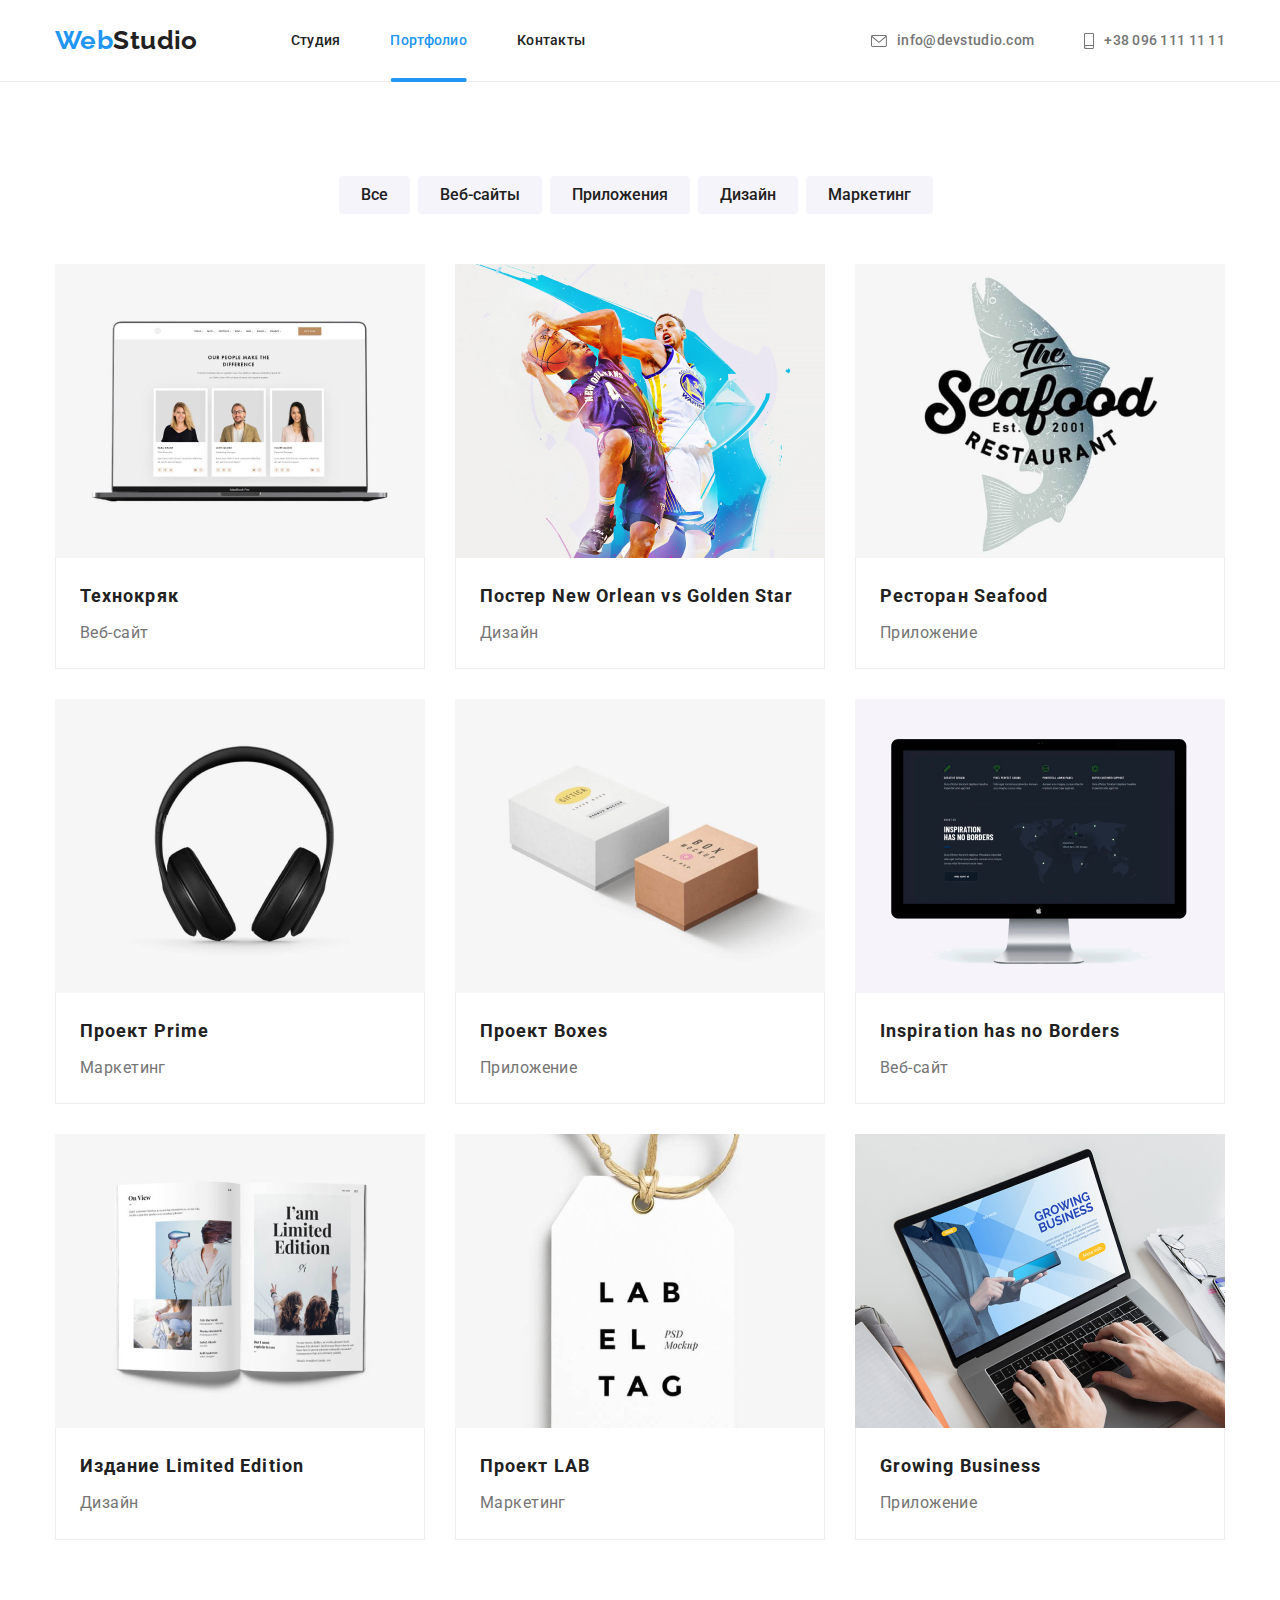
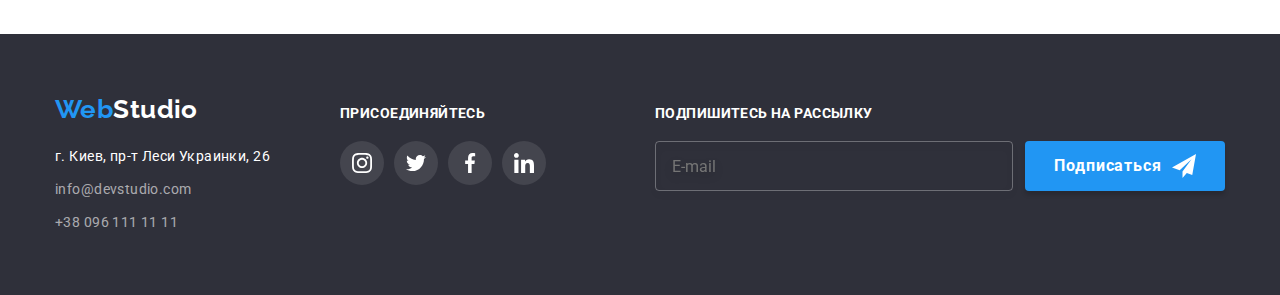
==== portfolio.html @ db9b7020 "copy from previous" ====
<!DOCTYPE html>
<html lang="ru">
  <head>
    <meta charset="UTF-8" />
    <meta http-equiv="X-UA-Compatible" content="IE=edge" />
    <meta name="viewport" content="width=device-width, initial-scale=1.0" />
    <title>Portfolio page</title>
    <link rel="stylesheet" href="https://cdnjs.cloudflare.com/ajax/libs/modern-normalize/1.1.0/modern-normalize.min.css" />
    <link href="https://fonts.googleapis.com/css2?family=Raleway:wght@700&family=Roboto:wght@400;500;700;900&display=swap" rel="stylesheet" />
    <link rel="stylesheet" href="./css/styles.css" />
  </head>

  <body>
    <!--Header-->
    <header class="top-line">
      <div class="conteiner flex-conteiner">
        <!--Navifation panel-->
        <nav class="nav">
          <!--Logo-->
          <a lang="en" href="" class="nav-logo"><span class="first-logo-part">Web</span><span class="second-black-part">Studio</span></a>
          <!--Links-->
          <ul class="nav-list">
            <li class="nav-item">
              <a href="./index.html" class="nav-link">Студия</a>
            </li>
            <li class="nav-item">
              <a href="./portfolio.html" class="nav-link nav-active">Портфолио</a>
            </li>
            <li class="nav-item"><a href="" class="nav-link">Контакты</a></li>
          </ul>
        </nav>
        <!--Contacts-->
        <ul class="contacts flex-conteiner">
          <li class="contact-item">
            <a href="mailto:info@devstudio.com" class="contact">
              <svg width="16" height="12" class="mail-icon">
                <use href="./images/icons.svg#envelope"></use>
              </svg>
              info@devstudio.com</a
            >
          </li>
          <li class="contact-item">
            <a href="tel:+380961111111" class="contact">
              <svg class="tel-icon">
                <use href="./images/icons.svg#smartphone"></use></svg
              >+38 096 111 11 11</a
            >
          </li>
        </ul>
      </div>
    </header>
    <main>
      <section class="section">
        <div class="conteiner">
          <h1 class="visually-hidden">Портфолио</h1>
          <ul class="filter-list">
            <li><button class="filter" type="button">Все</button></li>
            <li><button class="filter" type="button">Веб-сайты</button></li>
            <li><button class="filter" type="button">Приложения</button></li>
            <li><button class="filter" type="button">Дизайн</button></li>
            <li><button class="filter" type="button">Маркетинг</button></li>
          </ul>
          <ul class="project-list">
            <li class="project-item">
              <a class="project-link" href="">
                <div class="img-thumb">
                  <p class="project-info">
                    Ресурс предлагает комплексные предложения с разным уровнем функционала и сервисов. Все это позволит посетителю получить исчерпывающие сведения о компании или частном лице.
                  </p>
                  <img src="images/page2-img-1.jpg" alt="Ноутбук с открытым сайтом Технокряк" width="370" />
                </div>

                <div class="project-description">
                  <h2 class="project-name">Технокряк</h2>
                  <p class="project-type">Веб-сайт</p>
                </div>
              </a>
            </li>
            <li class="project-item">
              <a class="project-link" href=""
                ><div class="img-thumb">
                  <p class="project-info">
                    Ресурс предлагает комплексные предложения с разным уровнем функционала и сервисов. Все это позволит посетителю получить исчерпывающие сведения о компании или частном лице.
                  </p>
                  <img class="project-image" src="images/page2-img-2.jpg" alt="Постер с двумя баскетболистами" width="370" />
                </div>

                <div class="project-description">
                  <h2 class="project-name">Постер <span lang="en">New Orlean vs Golden Star</span></h2>
                  <p class="project-type">Дизайн</p>
                </div>
              </a>
            </li>
            <li class="project-item">
              <a class="project-link" href="">
                <div class="img-thumb">
                  <p class="project-info">
                    Ресурс предлагает комплексные предложения с разным уровнем функционала и сервисов. Все это позволит посетителю получить исчерпывающие сведения о компании или частном лице.
                  </p>
                  <img class="project-image" src="images/page2-img-3.jpg" alt="Логотип ресторана с рыбой" width="370" />
                </div>

                <div class="project-description">
                  <h2 class="project-name">Ресторан <span lang="en">Seafood</span></h2>
                  <p class="project-type">Приложение</p>
                </div>
              </a>
            </li>
            <li class="project-item">
              <a class="project-link" href="">
                <div class="img-thumb">
                  <p class="project-info">
                    Ресурс предлагает комплексные предложения с разным уровнем функционала и сервисов. Все это позволит посетителю получить исчерпывающие сведения о компании или частном лице.
                  </p>
                  <img class="project-image" src="images/page2-img-4.jpg" alt="Черные накладные наушники" width="370" />
                </div>

                <div class="project-description">
                  <h2 class="project-name">Проект <span lang="en">Prime</span></h2>
                  <p class="project-type">Маркетинг</p>
                </div>
              </a>
            </li>
            <li class="project-item">
              <a class="project-link" href="">
                <div class="img-thumb">
                  <p class="project-info">
                    Ресурс предлагает комплексные предложения с разным уровнем функционала и сервисов. Все это позволит посетителю получить исчерпывающие сведения о компании или частном лице.
                  </p>
                  <img class="project-image" src="images/page2-img-5.jpg" alt="две разноцтветные прямоугольные коробки с надписями" width="370" />
                </div>

                <div class="project-description">
                  <h2 class="project-name">Проект <span lang="en">Boxes</span></h2>
                  <p class="project-type">Приложение</p>
                </div>
              </a>
            </li>
            <li class="project-item">
              <a class="project-link" href=""
                ><div class="img-thumb">
                  <p class="project-info">
                    Ресурс предлагает комплексные предложения с разным уровнем функционала и сервисов. Все это позволит посетителю получить исчерпывающие сведения о компании или частном лице.
                  </p>
                  <img class="project-image" src="images/page2-img-6.jpg" alt="Моноблок с открытм сайтом" width="370" />
                </div>

                <div class="project-description">
                  <h2 class="project-name" lang="en">Inspiration has no Borders</h2>
                  <p class="project-type">Веб-сайт</p>
                </div>
              </a>
            </li>
            <li class="project-item last-item">
              <a class="project-link" href="">
                <div class="img-thumb">
                  <p class="project-info">
                    Ресурс предлагает комплексные предложения с разным уровнем функционала и сервисов. Все это позволит посетителю получить исчерпывающие сведения о компании или частном лице.
                  </p>
                  <img class="project-image" src="images/page2-img-7.jpg" alt="Открытый журнал со статьей" width="370" />
                </div>

                <div class="project-description">
                  <h2 class="project-name">Издание <span lang="en">Limited Edition</span></h2>
                  <p class="project-type">Дизайн</p>
                </div>
              </a>
            </li>
            <li class="project-item last-item">
              <a class="project-link" href="">
                <div class="img-thumb">
                  <p class="project-info">
                    Ресурс предлагает комплексные предложения с разным уровнем функционала и сервисов. Все это позволит посетителю получить исчерпывающие сведения о компании или частном лице.
                  </p>
                  <img class="project-image" src="images/page2-img-8.jpg" alt="Бирка с буквами" width="370" />
                </div>

                <div class="project-description">
                  <h2 class="project-name">Проект <span lang="en">LAB</span></h2>
                  <p class="project-type">Маркетинг</p>
                </div>
              </a>
            </li>
            <li class="project-item last-item">
              <a class="project-link" href="">
                <div class="img-thumb">
                  <p class="project-info">
                    Ресурс предлагает комплексные предложения с разным уровнем функционала и сервисов. Все это позволит посетителю получить исчерпывающие сведения о компании или частном лице.
                  </p>
                  <img class="project-image" src="images/page2-img-9.jpg" alt="Открытый ноутбук" width="370" />
                </div>

                <div class="project-description">
                  <h2 class="project-name" lang="en">Growing Business</h2>
                  <p class="project-type">Приложение</p>
                </div>
              </a>
            </li>
          </ul>
        </div>
      </section>
    </main>
    <footer>
      <div class="conteiner flex-footer">
        <!--Logo-->
        <div class="contact-info">
          <a lang="en" href="" class="nav-logo-bottom"><span class="first-logo-part">Web</span><span class="second-white-part">Studio</span></a>
          <!--Contacts-->
          <address>
            <ul class="bottom-contacts">
              <li>
                <p class="address">г. Киев, пр-т Леси Украинки, 26</p>
              </li>
              <li>
                <a href="mailto:info@devstudio.com" class="bottom-contact bottom-mail">info@devstudio.com</a>
              </li>
              <li>
                <a href="tel:+380961111111" class="bottom-contact">+38 096 111 11 11</a>
              </li>
            </ul>
          </address>
        </div>
        <div class="join-us">
          <strong class="subscribe">присоединяйтесь</strong>
          <ul class="media-list">
            <li class="media-item">
              <a class="media-link infooter" href="https://www.instagram.com/" aria-label="сылка на инстаграм">
                <svg class="media-icon infooter"><use href="./images/icons.svg#instagram"></use></svg>
              </a>
            </li>
            <li class="media-item">
              <a class="media-link infooter" href="https://twitter.com/" aria-label="сылка на твитер">
                <svg class="media-icon infooter"><use href="./images/icons.svg#twitter"></use></svg
              ></a>
            </li>
            <li class="media-item">
              <a class="media-link infooter" href="https://www.facebook.com/" aria-label="сылка на фейсбук">
                <svg class="media-icon infooter"><use href="./images/icons.svg#facebook"></use></svg
              ></a>
            </li>
            <li class="media-item">
              <a class="media-link infooter" href="https://www.linkedin.com/" aria-label="сылка на линкедин">
                <svg class="media-icon infooter"><use href="./images/icons.svg#linkedin"></use></svg
              ></a>
            </li>
          </ul>
        </div>
        <div class="subscription">
          <form action="subscription_form">
            <strong class="subscribe">Подпишитесь на рассылку</strong>
            <div class="subscribtion-thumb">
              <label>
                <input type="email" name="email" placeholder="E-mail" />
              </label>
              <button type="submit" class="submit-button">
                Подписаться
                <svg width="24" height="24">
                  <use href="./images/icons.svg#icon-send"></use>
                </svg>
              </button>
            </div>
          </form>
        </div>
      </div>
    </footer>
  </body>
</html>
---- css/styles.css ----
:root {
  --primary-text-color: #757575;
  --secondary-text-color: #212121;
  --third-text-color: #ffffff;
  --trasparent-text-color: rgba(255, 255, 255, 0.6);
  --active-text-color: #2196f3;
  --primary-bg-color: #ffffff;
  --secondary-bg-color: #2f303a;
  --third-bg-color: #f5f4fa;
  --primary-border-color: #eeeeee;
  --secondary-border-color: #ececec;
  --media-icon-color: #afb1b8;
  --button-hover-color: #188ce8;
  --transparent-bg-color: rgba(47, 48, 58, 0.8);
  --modal-backload-bg: rgba(0, 0, 0, 0.2);
  --active-bg-color: rgba(33, 150, 243, 0.9);
  --timing-function: cubic-bezier(0.4, 0, 0.2, 1);
  --animation-time: 250ms;
}
body {
  font-family: "Roboto", sans-serif;
  background-color: var(--primary-bg-color);
  color: var(--primary-text-color);
  font-size: 14px;
  letter-spacing: 0.03em;
}
h1,
h2,
h3,
h4,
h5,
h6 {
  margin-top: 0;
}
p {
  margin-top: 0;
}
a {
  display: inline-block;
}
ul {
  list-style-type: none;
  margin: 0;
  padding: 0;
}
img {
  display: block;
  min-width: 100%;
  height: auto;
}
.visually-hidden {
  position: absolute;
  width: 1px;
  height: 1px;
  margin: -1px;
  border: 0;
  padding: 0;

  white-space: nowrap;
  clip-path: inset(100%);
  clip: rect(0 0 0 0);
  overflow: hidden;
}
.conteiner {
  width: 1200px;
  padding-left: 15px;
  padding-right: 15px;
  margin: 0 auto;
}
.flex-conteiner {
  display: flex;
  flex-direction: row;
  align-items: center;
}
.section {
  padding-top: 94px;
  padding-bottom: 94px;
}
/* Header */
/* Navigation panel */
.top-line {
  border-bottom: 1px solid var(--secondary-border-color);
}
.nav {
  display: flex;
  flex-direction: row;
  align-items: center;
}
.nav-logo {
  color: var(--secondary-text-color);
  text-decoration: none;
  font-family: "Raleway";
  font-weight: 700;
  font-size: 26px;
  line-height: 1.2;
  margin-right: 93px;
  padding: 25px 0;
}
.nav-list {
  height: auto;
  display: flex;
  flex-direction: row;
}
.first-logo-part {
  color: var(--active-text-color);
}
.second-black-part {
  color: var(--secondary-text-color);
}
.nav-item {
  position: relative;
  height: 100%;
}
.nav-link {
  font-weight: 500;
  line-height: 1.14;
  letter-spacing: 0.02em;
  color: var(--secondary-text-color);
  text-decoration: none;
  padding-top: auto;
  padding-bottom: auto;
  padding: 32px 0px;
  transition-property: color;
  transition-duration: var(--animation-time);
  transition-timing-function: var(--timing-function);
}

.nav-item:not(:last-child) {
  margin-right: 50px;
}
.nav-link:hover,
.nav-link:focus {
  color: var(--active-text-color);
}

.nav-link.nav-active {
  color: var(--active-text-color);
}
.nav-active::after {
  position: absolute;
  bottom: -1px;
  left: 50%;
  display: block;
  content: "";
  width: 100%;
  height: 4px;
  background-color: var(--active-text-color);
  border-radius: 2px;
  transform: translate(-50%);
}
/* Contacts */
.contacts {
  display: flex;
  flex-direction: row;
  align-items: center;
  margin-left: auto;
}

.mail-icon {
  fill: currentColor;
  display: inline-block;
  stroke-width: 0;
  stroke: currentColor;
  margin-right: 10px;
}
.tel-icon {
  fill: currentColor;
  width: 10px;
  height: 16px;
  display: inline-block;
  stroke-width: 0;
  stroke: currentColor;
  margin-right: 10px;
}
.contact-item:not(:last-child) {
  margin-right: 50px;
}
.contact {
  display: flex;
  align-items: center;
  text-decoration: none;
  color: var(--primary-text-color);
  font-weight: 500;
  line-height: 1.14;
  letter-spacing: 0.02em;
  padding: 25px 0;
  transition-property: color;
  transition-duration: var(--animation-time);
  transition-timing-function: var(--timing-function);
}
.contact:hover,
.contact:focus {
  color: var(--active-text-color);
}

/* Hero section */
.hero-thumb {
  background: var(--secondary-bg-color);
  padding: 200px 0px;
  background-image: linear-gradient(to left, rgba(47, 48, 58, 0.4), rgba(47, 48, 58, 0.4)), url(../images/hero-bg-img.jpg);
  background-size: cover;
  background-repeat: no-repeat;
  background-position: center;
  max-width: 1600px;
  margin-left: auto;
  margin-right: auto;
  height: 600px;
}
.hero-title {
  font-weight: 900;
  font-size: 44px;
  line-height: 1.36;
  text-align: center;
  letter-spacing: 0.06em;
  text-transform: uppercase;
  color: var(--third-text-color);
  margin-bottom: 30px;
}
.hero-button {
  font-weight: 700;
  font-size: 16px;
  line-height: 1.88;
  display: flex;
  align-items: center;
  text-align: center;
  letter-spacing: 0.06em;
  color: var(--third-text-color);
  background-color: var(--active-text-color);
  cursor: pointer;
  margin: 0 auto;
  padding: 10px 32px;
  border: transparent;
  border-radius: 4px;
  box-shadow: 0px 4px 4px rgba(0, 0, 0, 0.15);
  transition-property: background-color;
  transition-duration: var(--animation-time);
  transition-timing-function: var(--timing-function);
}
.hero-button:hover,
.hero-button:focus {
  background-color: var(--button-hover-color);
}
/* Modal window */
.backload {
  z-index: 1;
  position: fixed;
  top: 0;
  left: 0;
  width: 100%;
  height: 100%;
  background-color: var(--modal-backload-bg);
  opacity: 1;
  visibility: visible;
  pointer-events: all;
  transition: opacity var(--animation-time) var(--timing-function), visibility var(--animation-time) var(--timing-function), pointer-events var(--animation-time) var(--timing-function);
}
.backload.is-hidden {
  opacity: 0;
  visibility: hidden;
  pointer-events: none;
}
.modal {
  width: 528px;
  padding: 40px;
  position: absolute;
  top: 50%;
  left: 50%;
  transform: translate(-50%, -50%);
  background-color: var(--primary-bg-color);
  box-shadow: 0px 1px 3px rgba(0, 0, 0, 0.12), 0px 1px 1px rgba(0, 0, 0, 0.14), 0px 2px 1px rgba(0, 0, 0, 0.2);
  border-radius: 4px;
}
.close-button {
  position: absolute;
  top: 8px;
  right: 8px;
  width: 30px;
  height: 30px;
  border: 1px solid rgba(0, 0, 0, 0.1);
  box-sizing: border-box;
  background-color: inherit;
  border-radius: 50%;
}
.close-icon {
  fill: #000;
  transition: fill var(--animation-time) var(--timing-function);
}
.close-button:hover > .close-icon,
.close-button:focus > .close-icon {
  fill: var(--active-text-color);
}
.modal-form {
  display: flex;
  flex-direction: column;
  height: 100%;
}
.form-title {
  font-weight: 700;
  font-size: 20px;
  line-height: 1.15;
  text-align: center;
  color: var(--secondary-text-color);
  margin-bottom: 30px;
}
.input-area {
  position: relative;
  margin-bottom: 28px;
}

.input-field {
  display: block;
  width: 100%;
  height: 40px;
  border: 1px solid rgba(33, 33, 33, 0.2);
  border-radius: 4px;
  padding-left: 45px;
  transition: border-color var(--animation-time) var(--timing-function);
}
.input-field:focus {
  border-color: var(--active-text-color);
  outline: none;
}
.input-title {
  display: block;
  position: absolute;
  bottom: 100%;
  transform: translateY(-4px);
}
.input-icon {
  display: block;
  position: absolute;
  top: 50%;
  left: 15px;
  transform: translateY(-50%);
  fill: var(--secondary-text-color);
  transition: fill var(--animation-time) var(--timing-function);
}
.input-field:focus + .input-icon {
  fill: var(--active-text-color);
}
.comment-area {
  position: relative;
  margin-bottom: 20px;
}
.comment-field {
  width: 100%;
  padding: 12px 16px;
  height: 120px;
  border: 1px solid rgba(33, 33, 33, 0.2);
  border-radius: 4px;
  resize: none;
}
.comment-field:focus {
  border-color: var(--active-text-color);
  outline: none;
}
.conditions {
  position: relative;
  display: flex;
  align-items: center;
  justify-content: center;
  margin-bottom: 30px;
}
.check-box {
  position: absolute;
  width: 1px;
  height: 1px;
  margin: -1px;
  border: 0;
  padding: 0;

  white-space: nowrap;
  clip-path: inset(100%);
  clip: rect(0 0 0 0);
  overflow: hidden;
}
.checked-icon {
  position: absolute;
  top: 50%;
  left: 13px;
  transform: translateY(-50%);
  pointer-events: none;
  fill: var(--active-text-color);
}
.check-box:not(:checked) + .checked-icon {
  position: absolute;
  width: 1px;
  height: 1px;
  margin: -1px;
  border: 0;
  padding: 0;

  white-space: nowrap;
  clip-path: inset(100%);
  clip: rect(0 0 0 0);
  overflow: hidden;
}
.check-icon {
  position: absolute;
  top: 50%;
  left: 13px;
  transform: translateY(-50%);
  pointer-events: none;
  fill: var(--secondary-text-color);
}
.check-box:checked ~ .check-icon {
  position: absolute;
  width: 1px;
  height: 1px;
  margin: -1px;
  border: 0;
  padding: 0;

  white-space: nowrap;
  clip-path: inset(100%);
  clip: rect(0 0 0 0);
  overflow: hidden;
}
.conditions-check {
  width: 100%;
  padding-left: 36px;
}
.conditions-check a {
  font-style: normal;
  color: var(--active-text-color);
}
.submit-button {
  padding: 0;
  border: 0;
  align-self: center;
  height: 50px;
  width: 200px;
  font-weight: 700;
  font-size: 16px;
  line-height: 1.88;
  display: flex;
  align-items: center;
  justify-content: center;
  letter-spacing: 0.06em;
  color: var(--third-text-color);
  box-shadow: 0px 4px 4px rgba(0, 0, 0, 0.15);
  border-radius: 4px;
  background-color: var(--active-text-color);
  transition: background-color var(--animation-time) var(--timing-function);
}
.submit-button:hover,
.submit-button:focus {
  background-color: var(--button-hover-color);
}
/* Section "The main principles" */
.features {
  padding-top: 94px;
}
.hiden-title {
  display: none;
}
.feature-card {
  flex-basis: calc((100%-90px) / 4);
}
.feature-card:not(:last-child) {
  margin-right: 30px;
}
.future-icon-thumb {
  width: auto;
  height: 120px;
  background-color: var(--third-bg-color);
  border-radius: 4px;
  display: flex;
  align-items: center;
  justify-content: center;
  margin-bottom: 30px;
}
.future-icon {
  width: 70px;
  height: 70px;
}
.feature-title {
  font-size: 14px;
  font-weight: 700;
  line-height: 1.14;
  text-transform: uppercase;
  color: var(--secondary-text-color);
  margin-bottom: 10px;
}
.feature-description {
  line-height: 1.71;
  margin-bottom: 0;
}
/* Section "What we are doing */
.section-heading {
  font-weight: 700;
  font-size: 36px;
  line-height: 1.17;
  text-align: center;
  color: var(--secondary-text-color);
  margin-bottom: 50px;
}

.jobs-item:not(:last-child) {
  margin-right: 30px;
}
.job-thumb {
  position: relative;
}
.jobs-photo {
  display: block;
  max-width: 100%;
  height: auto;
  flex-basis: calc((100% - 90px) / 3);
}
.job-desc {
  position: absolute;
  left: 0;
  bottom: 0;
  width: 100%;
  height: 70px;
  display: flex;
  align-items: center;
  justify-content: center;
  background-color: var(--transparent-bg-color);

  font-weight: 700;
  line-height: 1.14;
  text-transform: uppercase;
  color: var(--third-text-color);
}
/* Section "Our team */
.team {
  background-color: var(--third-bg-color);
}
.team-member {
  background-color: var(--primary-bg-color);
  display: block;
  max-width: 100%;
  height: auto;
  flex-basis: calc((100% - 120px) / 4);
  box-shadow: 0px 1px 3px rgba(0, 0, 0, 0.12), 0px 1px 1px rgba(0, 0, 0, 0.14), 0px 2px 1px rgba(0, 0, 0, 0.2);
  border-radius: 0px 0px 4px 4px;
}
.team-member:not(:last-child) {
  margin-right: 30px;
}
.team-member .description {
  padding: 30px 0;
}
.team-member .name {
  font-weight: 500;
  font-size: 16px;
  line-height: 1.2;
  text-align: center;
  color: var(--secondary-text-color);
  margin-bottom: 10px;
}
.team-member .position {
  font-family: "Roboto";
  font-size: 16px;
  line-height: 1.2;
  text-align: center;
  margin-bottom: 16px;
}
.media-list {
  display: flex;
  align-items: center;
  justify-content: center;
}
.media-item:not(:last-child) {
  margin-right: 10px;
}
.media-link {
  display: flex;
  align-items: center;
  justify-content: center;
  width: 44px;
  height: 44px;
  border-radius: 50%;
  transition-property: background-color;
  transition-duration: var(--animation-time);
  transition-timing-function: var(--timing-function);
}
.media-link:hover,
.media-link:focus {
  background-color: var(--active-text-color);
}
.media-icon {
  height: 20px;
  width: 20px;
  fill: var(--media-icon-color);
  transition-property: fill;
  transition-duration: var(--animation-time);
  transition-timing-function: var(--timing-function);
}
.media-link:hover .media-icon,
.media-link:focus .media-icon {
  fill: var(--third-text-color);
}
/* Section clients */
.clients-list {
  display: flex;
}
.clients-item {
  flex-basis: calc((100%-150px) / 6);
}
.clients-item:not(:last-child) {
  margin-right: 30px;
}
.clients-link {
  display: flex;
  height: 92px;
  align-items: center;
  justify-content: center;
  border: 1px solid var(--media-icon-color);
  border-radius: 4px;

  transition-property: border-color;
  transition-duration: var(--animation-time);
  transition-timing-function: var(--timing-function);
}
.clients-link:hover,
.clients-link:focus {
  border-color: var(--active-text-color);
}
.clients-icon {
  fill: var(--media-icon-color);
  transition-property: fill;
  transition-duration: var(--animation-time);
  transition-timing-function: var(--timing-function);
}
.clients-link:hover .clients-icon,
.clients-link:focus .clients-icon {
  fill: var(--active-text-color);
}
.clients-icon.first {
  width: 41px;
}
.clients-icon.second {
  width: 40px;
}
.clients-icon.third {
  width: 43px;
}
.clients-icon.fourth {
  width: 84px;
}
.clients-icon.fifth {
  width: 62px;
}
.clients-icon.sixth {
  width: 94px;
}
/* Footer */
footer {
  background-color: var(--secondary-bg-color);
  padding-top: 60px;
  padding-bottom: 60px;
}
.conteiner.flex-footer {
  display: flex;
  align-items: baseline;
}
.contact-info {
  margin-right: 70px;
}
.nav-logo-bottom {
  color: var(--secondary-text-color);
  text-decoration: none;
  font-family: "Raleway";
  font-weight: 700;
  font-size: 26px;
  line-height: 1.2;
  margin-bottom: 20px;
}
.second-white-part {
  color: var(--third-text-color);
}
.bottom-contacts {
  font-style: normal;
  font-size: 14px;
  line-height: 1.71;
}
.bottom-contact {
  text-decoration: none;
  color: var(--trasparent-text-color);
  transition-property: color;
  transition-duration: var(--animation-time);
  transition-timing-function: var(--timing-function);
}
.bottom-contact:hover,
.bottom-contact:focus {
  color: var(--active-text-color);
}
.bottom-mail {
  margin-bottom: 9px;
}
.address {
  color: var(--third-text-color);
  margin-bottom: 9px;
}
.join-us {
  /* margin-right: 93px; */
}
.subscribe {
  display: block;
  font-weight: 700;
  line-height: 1.14;
  text-transform: uppercase;
  color: var(--third-text-color);
  margin-bottom: 20px;
}

.media-link.infooter {
  background-color: rgba(255, 255, 255, 0.1);
  transition-property: background-color;
  transition-duration: var(--animation-time);
  transition-timing-function: var(--timing-function);
}
.media-link.infooter:hover,
.media-link.infooter:focus {
  background-color: var(--active-text-color);
}
.media-icon.infooter {
  fill: var(--third-text-color);
}
.subscription {
  margin-left: auto;
}
.subscribtion-thumb {
  display: flex;
  justify-content: center;
  align-items: center;
  flex-direction: row;
}
.subscription input {
  height: 50px;
  width: 358px;
  padding-left: 16px;
  margin-right: 12px;
  border: 1px solid rgba(255, 255, 255, 0.3);
  filter: drop-shadow(0px 4px 4px rgba(0, 0, 0, 0.15));
  border-radius: 4px;
  background-color: transparent;
  font-size: 16px;
  line-height: 1.25;
  color: var(--trasparent-text-color);
}
.submit-button > svg {
  margin-left: 10px;
}

/* Portfolio page */

/* Filter buttons */
.filter-list {
  display: flex;
  flex-direction: row;
  align-items: center;
  justify-content: center;
  margin-bottom: 50px;
}
.filter {
  cursor: pointer;
  color: var(--secondary-text-color);
  background-color: var(--third-bg-color);
  border-radius: 4px;
  border-width: 0px;
  font-weight: 500;
  font-size: 16px;
  line-height: 1.63;
  text-align: center;
  padding: 6px 22px;
  margin-right: 8px;
  box-shadow: none;
  transition-property: color, background-color, box-shadow;
  transition-duration: var(--animation-time);
  transition-timing-function: var(--timing-function);
}
.filter:hover,
.filter:focus,
.filter:active {
  color: var(--third-text-color);
  background: var(--active-text-color);

  box-shadow: 0px 3px 1px rgba(0, 0, 0, 0.1), 0px 1px 2px rgba(0, 0, 0, 0.08), 0px 2px 2px rgba(0, 0, 0, 0.12);
}
/* Project list */
.project-list {
  display: flex;
  flex-direction: row;
  align-items: center;
  flex-wrap: wrap;
  margin-top: -30px;
  margin-left: -30px;
}
.project-item {
  flex-basis: calc((100% - 90px) / 3);
  margin-top: 30px;
  margin-left: 30px;
}
.project-item.last-item {
  margin-bottom: 0;
}
.project-link {
  display: block;
  text-decoration: none;
  box-shadow: none;
  transition-property: box-shadow;
  transition-duration: var(--animation-time);
  transition-timing-function: var(--timing-function);
}
.img-thumb {
  position: relative;
  overflow: hidden;
  /* width: auto;
  height: auto; */
}
.project-info {
  padding-left: 24px;
  padding-right: 24px;
  display: flex;
  align-items: center;
  justify-content: center;
  width: 100%;
  height: 100%;
  position: absolute;
  top: 0;
  left: 0;
  margin-bottom: 0;
  background-color: var(--active-bg-color);
  color: var(--third-text-color);
  font-size: 18px;
  line-height: 1.56;
  transform: translateY(100%);
  transition: transform var(--animation-time) var(--timing-function);
}
.project-link:hover .project-info {
  transform: translateY(0);
}
.project-link:hover,
.project-link:focus {
  box-shadow: 0px 1px 1px rgba(0, 0, 0, 0.12), 0px 4px 4px rgba(0, 0, 0, 0.06), 1px 4px 6px rgba(0, 0, 0, 0.16);
}
.project-description {
  border-left: 1px solid var(--primary-border-color);
  border-right: 1px solid var(--primary-border-color);
  border-bottom: 1px solid var(--primary-border-color);
  padding: 20px 24px;
}
.project-name {
  font-weight: 700;
  font-size: 18px;
  line-height: 2;
  letter-spacing: 0.06em;
  color: var(--secondary-text-color);
  margin-bottom: 4px;
}
.project-type {
  font-size: 16px;
  line-height: 1.88;
  color: var(--primary-text-color);
  margin-bottom: 0;
}
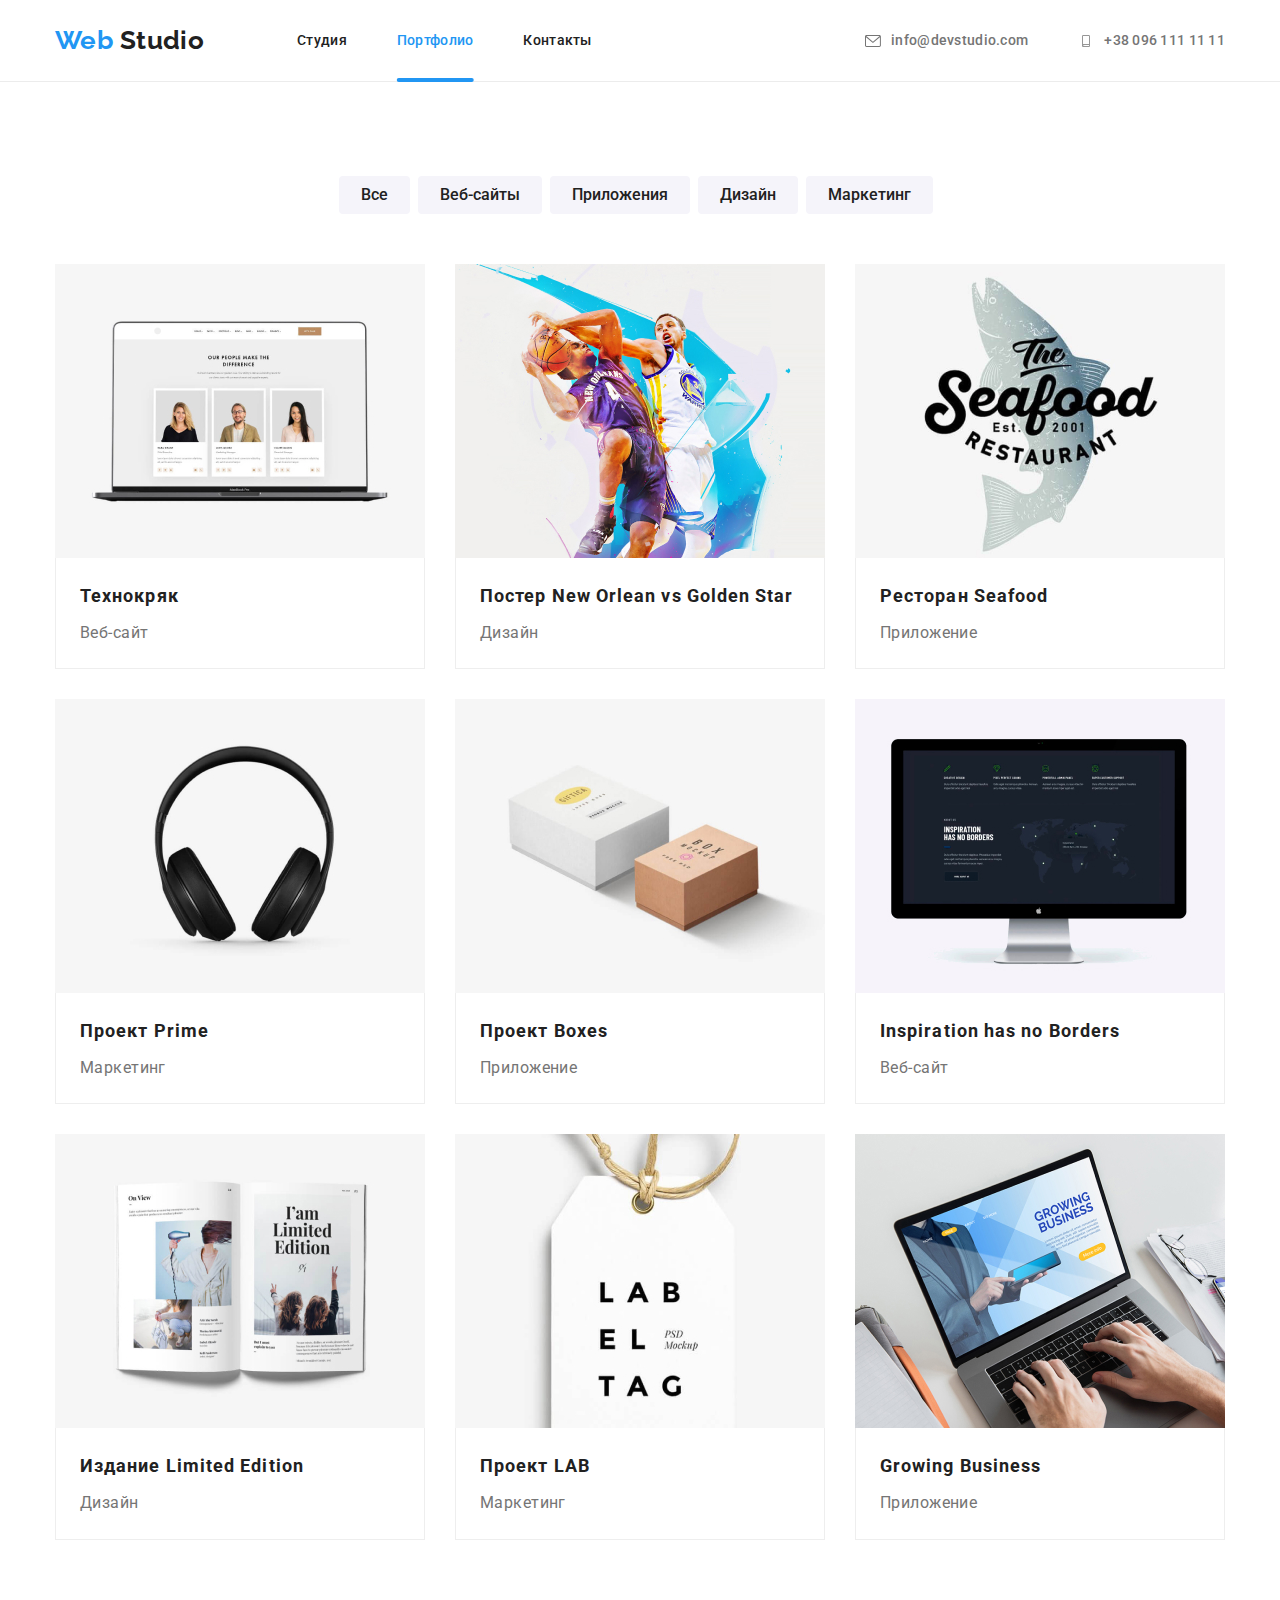
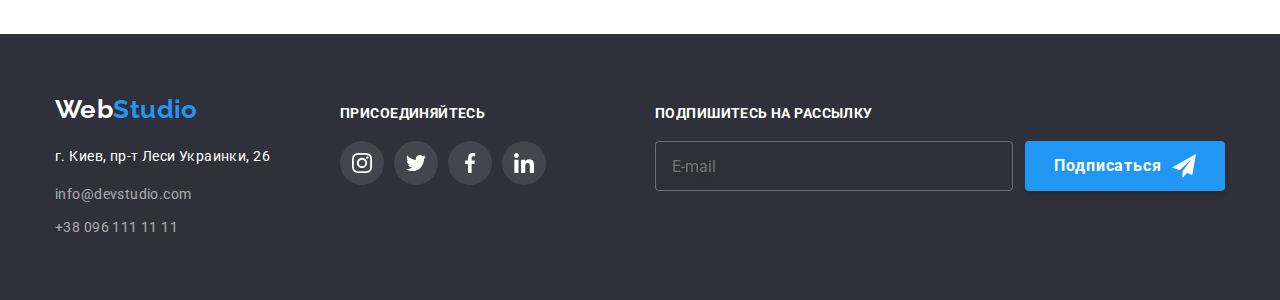
==== commit 1c960f92: "finish BEM clasification" ====
--- a/portfolio.html
+++ b/portfolio.html
@@ -12,187 +12,196 @@
 
   <body>
     <!--Header-->
-    <header class="top-line">
+    <header class="page-header">
       <div class="conteiner flex-conteiner">
         <!--Navifation panel-->
-        <nav class="nav">
+        <nav class="navigation-panel">
           <!--Logo-->
-          <a lang="en" href="" class="nav-logo"><span class="first-logo-part">Web</span><span class="second-black-part">Studio</span></a>
+          <a lang="en" href="" class="logo">
+            <span>Web</span>
+            <span class="logo__end">Studio</span>
+          </a>
           <!--Links-->
-          <ul class="nav-list">
-            <li class="nav-item">
-              <a href="./index.html" class="nav-link">Студия</a>
-            </li>
-            <li class="nav-item">
-              <a href="./portfolio.html" class="nav-link nav-active">Портфолио</a>
-            </li>
-            <li class="nav-item"><a href="" class="nav-link">Контакты</a></li>
+          <ul class="navigation-list">
+            <li class="navigation-list__item">
+              <a href="./index.html" class="navigation-list__link">Студия</a>
+            </li>
+            <li class="navigation-list__item">
+              <a href="./portfolio.html" class="navigation-list__link navigation-list__link--active">Портфолио</a>
+            </li>
+            <li class="navigation-list__item">
+              <a href="" class="navigation-list__link">Контакты</a>
+            </li>
           </ul>
         </nav>
         <!--Contacts-->
-        <ul class="contacts flex-conteiner">
-          <li class="contact-item">
-            <a href="mailto:info@devstudio.com" class="contact">
-              <svg width="16" height="12" class="mail-icon">
+        <ul class="contact-list">
+          <li class="contact-list__item">
+            <a href="mailto:info@devstudio.com" class="contact-list__link">
+              <svg width="16" height="12" class="contact-list__icon">
                 <use href="./images/icons.svg#envelope"></use>
               </svg>
-              info@devstudio.com</a
-            >
+              info@devstudio.com
+            </a>
           </li>
-          <li class="contact-item">
-            <a href="tel:+380961111111" class="contact">
-              <svg class="tel-icon">
-                <use href="./images/icons.svg#smartphone"></use></svg
-              >+38 096 111 11 11</a
-            >
+          <li class="contact-list__item">
+            <a href="tel:+380961111111" class="contact-list__link">
+              <svg width="16" height="12" class="contact-list__icon">
+                <use href="./images/icons.svg#smartphone"></use>
+              </svg>
+              +38 096 111 11 11
+            </a>
           </li>
         </ul>
       </div>
     </header>
+
+    <!-- Main content -->
+
     <main>
       <section class="section">
         <div class="conteiner">
           <h1 class="visually-hidden">Портфолио</h1>
           <ul class="filter-list">
-            <li><button class="filter" type="button">Все</button></li>
-            <li><button class="filter" type="button">Веб-сайты</button></li>
-            <li><button class="filter" type="button">Приложения</button></li>
-            <li><button class="filter" type="button">Дизайн</button></li>
-            <li><button class="filter" type="button">Маркетинг</button></li>
+            <li><button class="filter-list__button" type="button">Все</button></li>
+            <li><button class="filter-list__button" type="button">Веб-сайты</button></li>
+            <li><button class="filter-list__button" type="button">Приложения</button></li>
+            <li><button class="filter-list__button" type="button">Дизайн</button></li>
+            <li><button class="filter-list__button" type="button">Маркетинг</button></li>
           </ul>
           <ul class="project-list">
-            <li class="project-item">
-              <a class="project-link" href="">
-                <div class="img-thumb">
-                  <p class="project-info">
+            <li class="project-list__item">
+              <a class="project-card" href="">
+                <div class="project-card__img-box">
+                  <p class="project-card__details">
                     Ресурс предлагает комплексные предложения с разным уровнем функционала и сервисов. Все это позволит посетителю получить исчерпывающие сведения о компании или частном лице.
                   </p>
                   <img src="images/page2-img-1.jpg" alt="Ноутбук с открытым сайтом Технокряк" width="370" />
                 </div>
 
-                <div class="project-description">
-                  <h2 class="project-name">Технокряк</h2>
-                  <p class="project-type">Веб-сайт</p>
-                </div>
-              </a>
-            </li>
-            <li class="project-item">
-              <a class="project-link" href=""
-                ><div class="img-thumb">
-                  <p class="project-info">
+                <div class="project-card__description">
+                  <h2 class="project-card__name">Технокряк</h2>
+                  <p class="project-card__type">Веб-сайт</p>
+                </div>
+              </a>
+            </li>
+            <li class="project-list__item">
+              <a class="project-card" href=""
+                ><div class="project-card__img-box">
+                  <p class="project-card__details">
                     Ресурс предлагает комплексные предложения с разным уровнем функционала и сервисов. Все это позволит посетителю получить исчерпывающие сведения о компании или частном лице.
                   </p>
                   <img class="project-image" src="images/page2-img-2.jpg" alt="Постер с двумя баскетболистами" width="370" />
                 </div>
 
-                <div class="project-description">
-                  <h2 class="project-name">Постер <span lang="en">New Orlean vs Golden Star</span></h2>
-                  <p class="project-type">Дизайн</p>
-                </div>
-              </a>
-            </li>
-            <li class="project-item">
-              <a class="project-link" href="">
-                <div class="img-thumb">
-                  <p class="project-info">
+                <div class="project-card__description">
+                  <h2 class="project-card__name">Постер <span lang="en">New Orlean vs Golden Star</span></h2>
+                  <p class="project-card__type">Дизайн</p>
+                </div>
+              </a>
+            </li>
+            <li class="project-list__item">
+              <a class="project-card" href="">
+                <div class="project-card__img-box">
+                  <p class="project-card__details">
                     Ресурс предлагает комплексные предложения с разным уровнем функционала и сервисов. Все это позволит посетителю получить исчерпывающие сведения о компании или частном лице.
                   </p>
                   <img class="project-image" src="images/page2-img-3.jpg" alt="Логотип ресторана с рыбой" width="370" />
                 </div>
 
-                <div class="project-description">
-                  <h2 class="project-name">Ресторан <span lang="en">Seafood</span></h2>
-                  <p class="project-type">Приложение</p>
-                </div>
-              </a>
-            </li>
-            <li class="project-item">
-              <a class="project-link" href="">
-                <div class="img-thumb">
-                  <p class="project-info">
+                <div class="project-card__description">
+                  <h2 class="project-card__name">Ресторан <span lang="en">Seafood</span></h2>
+                  <p class="project-card__type">Приложение</p>
+                </div>
+              </a>
+            </li>
+            <li class="project-list__item">
+              <a class="project-card" href="">
+                <div class="project-card__img-box">
+                  <p class="project-card__details">
                     Ресурс предлагает комплексные предложения с разным уровнем функционала и сервисов. Все это позволит посетителю получить исчерпывающие сведения о компании или частном лице.
                   </p>
                   <img class="project-image" src="images/page2-img-4.jpg" alt="Черные накладные наушники" width="370" />
                 </div>
 
-                <div class="project-description">
-                  <h2 class="project-name">Проект <span lang="en">Prime</span></h2>
-                  <p class="project-type">Маркетинг</p>
-                </div>
-              </a>
-            </li>
-            <li class="project-item">
-              <a class="project-link" href="">
-                <div class="img-thumb">
-                  <p class="project-info">
+                <div class="project-card__description">
+                  <h2 class="project-card__name">Проект <span lang="en">Prime</span></h2>
+                  <p class="project-card__type">Маркетинг</p>
+                </div>
+              </a>
+            </li>
+            <li class="project-list__item">
+              <a class="project-card" href="">
+                <div class="project-card__img-box">
+                  <p class="project-card__details">
                     Ресурс предлагает комплексные предложения с разным уровнем функционала и сервисов. Все это позволит посетителю получить исчерпывающие сведения о компании или частном лице.
                   </p>
                   <img class="project-image" src="images/page2-img-5.jpg" alt="две разноцтветные прямоугольные коробки с надписями" width="370" />
                 </div>
 
-                <div class="project-description">
-                  <h2 class="project-name">Проект <span lang="en">Boxes</span></h2>
-                  <p class="project-type">Приложение</p>
-                </div>
-              </a>
-            </li>
-            <li class="project-item">
-              <a class="project-link" href=""
-                ><div class="img-thumb">
-                  <p class="project-info">
+                <div class="project-card__description">
+                  <h2 class="project-card__name">Проект <span lang="en">Boxes</span></h2>
+                  <p class="project-card__type">Приложение</p>
+                </div>
+              </a>
+            </li>
+            <li class="project-list__item">
+              <a class="project-card" href=""
+                ><div class="project-card__img-box">
+                  <p class="project-card__details">
                     Ресурс предлагает комплексные предложения с разным уровнем функционала и сервисов. Все это позволит посетителю получить исчерпывающие сведения о компании или частном лице.
                   </p>
                   <img class="project-image" src="images/page2-img-6.jpg" alt="Моноблок с открытм сайтом" width="370" />
                 </div>
 
-                <div class="project-description">
-                  <h2 class="project-name" lang="en">Inspiration has no Borders</h2>
-                  <p class="project-type">Веб-сайт</p>
-                </div>
-              </a>
-            </li>
-            <li class="project-item last-item">
-              <a class="project-link" href="">
-                <div class="img-thumb">
-                  <p class="project-info">
+                <div class="project-card__description">
+                  <h2 class="project-card__name" lang="en">Inspiration has no Borders</h2>
+                  <p class="project-card__type">Веб-сайт</p>
+                </div>
+              </a>
+            </li>
+            <li class="project-list__item">
+              <a class="project-card" href="">
+                <div class="project-card__img-box">
+                  <p class="project-card__details">
                     Ресурс предлагает комплексные предложения с разным уровнем функционала и сервисов. Все это позволит посетителю получить исчерпывающие сведения о компании или частном лице.
                   </p>
                   <img class="project-image" src="images/page2-img-7.jpg" alt="Открытый журнал со статьей" width="370" />
                 </div>
 
-                <div class="project-description">
-                  <h2 class="project-name">Издание <span lang="en">Limited Edition</span></h2>
-                  <p class="project-type">Дизайн</p>
-                </div>
-              </a>
-            </li>
-            <li class="project-item last-item">
-              <a class="project-link" href="">
-                <div class="img-thumb">
-                  <p class="project-info">
+                <div class="project-card__description">
+                  <h2 class="project-card__name">Издание <span lang="en">Limited Edition</span></h2>
+                  <p class="project-card__type">Дизайн</p>
+                </div>
+              </a>
+            </li>
+            <li class="project-list__item">
+              <a class="project-card" href="">
+                <div class="project-card__img-box">
+                  <p class="project-card__details">
                     Ресурс предлагает комплексные предложения с разным уровнем функционала и сервисов. Все это позволит посетителю получить исчерпывающие сведения о компании или частном лице.
                   </p>
                   <img class="project-image" src="images/page2-img-8.jpg" alt="Бирка с буквами" width="370" />
                 </div>
 
-                <div class="project-description">
-                  <h2 class="project-name">Проект <span lang="en">LAB</span></h2>
-                  <p class="project-type">Маркетинг</p>
-                </div>
-              </a>
-            </li>
-            <li class="project-item last-item">
-              <a class="project-link" href="">
-                <div class="img-thumb">
-                  <p class="project-info">
+                <div class="project-card__description">
+                  <h2 class="project-card__name">Проект <span lang="en">LAB</span></h2>
+                  <p class="project-card__type">Маркетинг</p>
+                </div>
+              </a>
+            </li>
+            <li class="project-list__item">
+              <a class="project-card" href="">
+                <div class="project-card__img-box">
+                  <p class="project-card__details">
                     Ресурс предлагает комплексные предложения с разным уровнем функционала и сервисов. Все это позволит посетителю получить исчерпывающие сведения о компании или частном лице.
                   </p>
                   <img class="project-image" src="images/page2-img-9.jpg" alt="Открытый ноутбук" width="370" />
                 </div>
 
-                <div class="project-description">
-                  <h2 class="project-name" lang="en">Growing Business</h2>
-                  <p class="project-type">Приложение</p>
+                <div class="project-card__description">
+                  <h2 class="project-card__name" lang="en">Growing Business</h2>
+                  <p class="project-card__type">Приложение</p>
                 </div>
               </a>
             </li>
@@ -200,61 +209,61 @@
         </div>
       </section>
     </main>
-    <footer>
-      <div class="conteiner flex-footer">
+    <footer class="page-footer">
+      <div class="conteiner page-footer__conteiner">
         <!--Logo-->
-        <div class="contact-info">
-          <a lang="en" href="" class="nav-logo-bottom"><span class="first-logo-part">Web</span><span class="second-white-part">Studio</span></a>
+        <div>
+          <a lang="en" href="" class="logo footer__logo"><span class="logo__end logo__end--white">Web</span><span class="second-white-part">Studio</span></a>
           <!--Contacts-->
           <address>
-            <ul class="bottom-contacts">
-              <li>
-                <p class="address">г. Киев, пр-т Леси Украинки, 26</p>
+            <ul class="footer-contacts">
+              <li class="footer-contacts__item">
+                <p class="footer-contacts__address">г. Киев, пр-т Леси Украинки, 26</p>
               </li>
-              <li>
-                <a href="mailto:info@devstudio.com" class="bottom-contact bottom-mail">info@devstudio.com</a>
+              <li class="footer-contacts__item">
+                <a href="mailto:info@devstudio.com" class="footer-contacts__link">info@devstudio.com</a>
               </li>
-              <li>
-                <a href="tel:+380961111111" class="bottom-contact">+38 096 111 11 11</a>
+              <li class="footer-contacts__item>">
+                <a href="tel:+380961111111" class="footer-contacts__link">+38 096 111 11 11</a>
               </li>
             </ul>
           </address>
         </div>
-        <div class="join-us">
-          <strong class="subscribe">присоединяйтесь</strong>
+        <div class="media-subscription">
+          <strong class="media-subscribtion__text">присоединяйтесь</strong>
           <ul class="media-list">
-            <li class="media-item">
-              <a class="media-link infooter" href="https://www.instagram.com/" aria-label="сылка на инстаграм">
-                <svg class="media-icon infooter"><use href="./images/icons.svg#instagram"></use></svg>
-              </a>
-            </li>
-            <li class="media-item">
-              <a class="media-link infooter" href="https://twitter.com/" aria-label="сылка на твитер">
-                <svg class="media-icon infooter"><use href="./images/icons.svg#twitter"></use></svg
+            <li class="media-list__item">
+              <a class="media-list__link media-list__link--dark" href="https://www.instagram.com/" aria-label="сылка на инстаграм">
+                <svg class="media-list__icon media-list__icon--white"><use href="./images/icons.svg#instagram"></use></svg>
+              </a>
+            </li>
+            <li class="media-list__item">
+              <a class="media-list__link media-list__link--dark" href="https://twitter.com/" aria-label="сылка на твитер">
+                <svg class="media-list__icon media-list__icon--white"><use href="./images/icons.svg#twitter"></use></svg
               ></a>
             </li>
-            <li class="media-item">
-              <a class="media-link infooter" href="https://www.facebook.com/" aria-label="сылка на фейсбук">
-                <svg class="media-icon infooter"><use href="./images/icons.svg#facebook"></use></svg
+            <li class="media-list__item">
+              <a class="media-list__link media-list__link--dark" href="https://www.facebook.com/" aria-label="сылка на фейсбук">
+                <svg class="media-list__icon media-list__icon--white"><use href="./images/icons.svg#facebook"></use></svg
               ></a>
             </li>
-            <li class="media-item">
-              <a class="media-link infooter" href="https://www.linkedin.com/" aria-label="сылка на линкедин">
-                <svg class="media-icon infooter"><use href="./images/icons.svg#linkedin"></use></svg
+            <li class="media-list__item">
+              <a class="media-list__link media-list__link--dark" href="https://www.linkedin.com/" aria-label="сылка на линкедин">
+                <svg class="media-list__icon media-list__icon--white"><use href="./images/icons.svg#linkedin"></use></svg
               ></a>
             </li>
           </ul>
         </div>
         <div class="subscription">
-          <form action="subscription_form">
-            <strong class="subscribe">Подпишитесь на рассылку</strong>
-            <div class="subscribtion-thumb">
+          <form class="subscription-form">
+            <strong class="subscription-form__text">Подпишитесь на рассылку</strong>
+            <div class="subscription-form__item">
               <label>
-                <input type="email" name="email" placeholder="E-mail" />
+                <input class="subscription-form__field" type="email" name="email" placeholder="E-mail" />
               </label>
               <button type="submit" class="submit-button">
                 Подписаться
-                <svg width="24" height="24">
+                <svg width="24" height="24" class="submit-button__icon">
                   <use href="./images/icons.svg#icon-send"></use>
                 </svg>
               </button>
--- a/css/styles.css
+++ b/css/styles.css
@@ -76,18 +76,20 @@
   padding-top: 94px;
   padding-bottom: 94px;
 }
+
 /* Header */
+
 /* Navigation panel */
-.top-line {
+
+.page-header {
   border-bottom: 1px solid var(--secondary-border-color);
 }
-.nav {
+.navigation-panel {
   display: flex;
   flex-direction: row;
   align-items: center;
 }
-.nav-logo {
-  color: var(--secondary-text-color);
+.logo {
   text-decoration: none;
   font-family: "Raleway";
   font-weight: 700;
@@ -95,23 +97,21 @@
   line-height: 1.2;
   margin-right: 93px;
   padding: 25px 0;
-}
-.nav-list {
+  color: var(--active-text-color);
+}
+.navigation-list {
   height: auto;
   display: flex;
   flex-direction: row;
 }
-.first-logo-part {
-  color: var(--active-text-color);
-}
-.second-black-part {
+.logo__end {
   color: var(--secondary-text-color);
 }
-.nav-item {
+.navigation-list__item {
   position: relative;
   height: 100%;
 }
-.nav-link {
+.navigation-list__link {
   font-weight: 500;
   line-height: 1.14;
   letter-spacing: 0.02em;
@@ -125,18 +125,18 @@
   transition-timing-function: var(--timing-function);
 }
 
-.nav-item:not(:last-child) {
+.navigation-list__item:not(:last-child) {
   margin-right: 50px;
 }
-.nav-link:hover,
-.nav-link:focus {
+.navigation-list__link:hover,
+.navigation-list__link:focus {
   color: var(--active-text-color);
 }
 
-.nav-link.nav-active {
+.navigation-list__link--active {
   color: var(--active-text-color);
 }
-.nav-active::after {
+.navigation-list__link--active::after {
   position: absolute;
   bottom: -1px;
   left: 50%;
@@ -148,34 +148,27 @@
   border-radius: 2px;
   transform: translate(-50%);
 }
+
 /* Contacts */
-.contacts {
+
+.contact-list {
   display: flex;
   flex-direction: row;
   align-items: center;
   margin-left: auto;
 }
 
-.mail-icon {
+.contact-list__icon {
   fill: currentColor;
   display: inline-block;
   stroke-width: 0;
   stroke: currentColor;
   margin-right: 10px;
 }
-.tel-icon {
-  fill: currentColor;
-  width: 10px;
-  height: 16px;
-  display: inline-block;
-  stroke-width: 0;
-  stroke: currentColor;
-  margin-right: 10px;
-}
-.contact-item:not(:last-child) {
+.contact-list__item:not(:last-child) {
   margin-right: 50px;
 }
-.contact {
+.contact-list__link {
   display: flex;
   align-items: center;
   text-decoration: none;
@@ -188,13 +181,14 @@
   transition-duration: var(--animation-time);
   transition-timing-function: var(--timing-function);
 }
-.contact:hover,
-.contact:focus {
+.contact-list__link:hover,
+.contact-list__link:focus {
   color: var(--active-text-color);
 }
 
 /* Hero section */
-.hero-thumb {
+
+.hero-section {
   background: var(--secondary-bg-color);
   padding: 200px 0px;
   background-image: linear-gradient(to left, rgba(47, 48, 58, 0.4), rgba(47, 48, 58, 0.4)), url(../images/hero-bg-img.jpg);
@@ -206,7 +200,8 @@
   margin-right: auto;
   height: 600px;
 }
-.hero-title {
+.hero-section__title {
+  width: 696px;
   font-weight: 900;
   font-size: 44px;
   line-height: 1.36;
@@ -215,8 +210,10 @@
   text-transform: uppercase;
   color: var(--third-text-color);
   margin-bottom: 30px;
-}
-.hero-button {
+  margin-right: auto;
+  margin-left: auto;
+}
+.order-button {
   font-weight: 700;
   font-size: 16px;
   line-height: 1.88;
@@ -236,11 +233,12 @@
   transition-duration: var(--animation-time);
   transition-timing-function: var(--timing-function);
 }
-.hero-button:hover,
-.hero-button:focus {
+.order-button:hover,
+.order-button:focus {
   background-color: var(--button-hover-color);
 }
 /* Modal window */
+
 .backload {
   z-index: 1;
   position: fixed;
@@ -259,7 +257,7 @@
   visibility: hidden;
   pointer-events: none;
 }
-.modal {
+.modal-window {
   width: 528px;
   padding: 40px;
   position: absolute;
@@ -281,20 +279,15 @@
   background-color: inherit;
   border-radius: 50%;
 }
-.close-icon {
+.close-button__icon {
   fill: #000;
   transition: fill var(--animation-time) var(--timing-function);
 }
-.close-button:hover > .close-icon,
-.close-button:focus > .close-icon {
+.close-button:hover > .close-button__icon,
+.close-button:focus > .close-button__icon {
   fill: var(--active-text-color);
 }
-.modal-form {
-  display: flex;
-  flex-direction: column;
-  height: 100%;
-}
-.form-title {
+.modal-window__message {
   font-weight: 700;
   font-size: 20px;
   line-height: 1.15;
@@ -302,12 +295,22 @@
   color: var(--secondary-text-color);
   margin-bottom: 30px;
 }
-.input-area {
+.request-form {
+  display: flex;
+  flex-direction: column;
+  height: 100%;
+}
+.input-item {
   position: relative;
   margin-bottom: 28px;
 }
-
-.input-field {
+.input-item__title {
+  display: block;
+  position: absolute;
+  bottom: 100%;
+  transform: translateY(-4px);
+}
+.input-item__field {
   display: block;
   width: 100%;
   height: 40px;
@@ -316,17 +319,12 @@
   padding-left: 45px;
   transition: border-color var(--animation-time) var(--timing-function);
 }
-.input-field:focus {
+.input-item__field:focus {
   border-color: var(--active-text-color);
   outline: none;
 }
-.input-title {
-  display: block;
-  position: absolute;
-  bottom: 100%;
-  transform: translateY(-4px);
-}
-.input-icon {
+
+.input-item__icon {
   display: block;
   position: absolute;
   top: 50%;
@@ -335,33 +333,26 @@
   fill: var(--secondary-text-color);
   transition: fill var(--animation-time) var(--timing-function);
 }
-.input-field:focus + .input-icon {
+.input-item__field:focus + .input-item__icon {
   fill: var(--active-text-color);
 }
-.comment-area {
-  position: relative;
+.input-item--closer {
   margin-bottom: 20px;
 }
-.comment-field {
-  width: 100%;
+.input-item__field--higher {
   padding: 12px 16px;
   height: 120px;
-  border: 1px solid rgba(33, 33, 33, 0.2);
-  border-radius: 4px;
   resize: none;
 }
-.comment-field:focus {
-  border-color: var(--active-text-color);
-  outline: none;
-}
-.conditions {
+
+.agreement {
   position: relative;
   display: flex;
   align-items: center;
   justify-content: center;
   margin-bottom: 30px;
 }
-.check-box {
+.agreement__check-icon {
   position: absolute;
   width: 1px;
   height: 1px;
@@ -374,7 +365,7 @@
   clip: rect(0 0 0 0);
   overflow: hidden;
 }
-.checked-icon {
+.agreement__checked-icon {
   position: absolute;
   top: 50%;
   left: 13px;
@@ -382,7 +373,7 @@
   pointer-events: none;
   fill: var(--active-text-color);
 }
-.check-box:not(:checked) + .checked-icon {
+.agreement__check-icon:not(:checked) + .agreement__checked-icon {
   position: absolute;
   width: 1px;
   height: 1px;
@@ -395,7 +386,7 @@
   clip: rect(0 0 0 0);
   overflow: hidden;
 }
-.check-icon {
+.agreement__nonchecked-icon {
   position: absolute;
   top: 50%;
   left: 13px;
@@ -403,7 +394,7 @@
   pointer-events: none;
   fill: var(--secondary-text-color);
 }
-.check-box:checked ~ .check-icon {
+.agreement__check-icon:checked ~ .agreement__nonchecked-icon {
   position: absolute;
   width: 1px;
   height: 1px;
@@ -416,11 +407,11 @@
   clip: rect(0 0 0 0);
   overflow: hidden;
 }
-.conditions-check {
+.agreement__text {
   width: 100%;
   padding-left: 36px;
 }
-.conditions-check a {
+.agreement__link {
   font-style: normal;
   color: var(--active-text-color);
 }
@@ -447,20 +438,21 @@
 .submit-button:focus {
   background-color: var(--button-hover-color);
 }
-/* Section "The main principles" */
+/* Section 2 Features */
+
 .features {
   padding-top: 94px;
 }
-.hiden-title {
-  display: none;
-}
-.feature-card {
+.feature-list {
+  display: flex;
+}
+.feature-list__card {
   flex-basis: calc((100%-90px) / 4);
 }
-.feature-card:not(:last-child) {
+.feature-list__card:not(:last-child) {
   margin-right: 30px;
 }
-.future-icon-thumb {
+.feature-list__pic {
   width: auto;
   height: 120px;
   background-color: var(--third-bg-color);
@@ -470,11 +462,7 @@
   justify-content: center;
   margin-bottom: 30px;
 }
-.future-icon {
-  width: 70px;
-  height: 70px;
-}
-.feature-title {
+.feature-list__title {
   font-size: 14px;
   font-weight: 700;
   line-height: 1.14;
@@ -482,11 +470,13 @@
   color: var(--secondary-text-color);
   margin-bottom: 10px;
 }
-.feature-description {
+.feature-list__description {
   line-height: 1.71;
   margin-bottom: 0;
 }
+
 /* Section "What we are doing */
+
 .section-heading {
   font-weight: 700;
   font-size: 36px;
@@ -495,20 +485,22 @@
   color: var(--secondary-text-color);
   margin-bottom: 50px;
 }
-
-.jobs-item:not(:last-child) {
+.work-examples {
+  display: flex;
+}
+.work-examples__card {
+  position: relative;
+}
+.work-examples__card:not(:last-child) {
   margin-right: 30px;
 }
-.job-thumb {
-  position: relative;
-}
-.jobs-photo {
+.work-examples__photo {
   display: block;
   max-width: 100%;
   height: auto;
   flex-basis: calc((100% - 90px) / 3);
 }
-.job-desc {
+.work-examples__text {
   position: absolute;
   left: 0;
   bottom: 0;
@@ -524,11 +516,16 @@
   text-transform: uppercase;
   color: var(--third-text-color);
 }
+
 /* Section "Our team */
-.team {
+
+.section--dark {
   background-color: var(--third-bg-color);
 }
-.team-member {
+.member-list {
+  display: flex;
+}
+.member-list__card {
   background-color: var(--primary-bg-color);
   display: block;
   max-width: 100%;
@@ -537,13 +534,13 @@
   box-shadow: 0px 1px 3px rgba(0, 0, 0, 0.12), 0px 1px 1px rgba(0, 0, 0, 0.14), 0px 2px 1px rgba(0, 0, 0, 0.2);
   border-radius: 0px 0px 4px 4px;
 }
-.team-member:not(:last-child) {
+.member-list__card:not(:last-child) {
   margin-right: 30px;
 }
-.team-member .description {
+.member-list__description {
   padding: 30px 0;
 }
-.team-member .name {
+.member-list__name {
   font-weight: 500;
   font-size: 16px;
   line-height: 1.2;
@@ -551,7 +548,7 @@
   color: var(--secondary-text-color);
   margin-bottom: 10px;
 }
-.team-member .position {
+.member-list__position {
   font-family: "Roboto";
   font-size: 16px;
   line-height: 1.2;
@@ -563,10 +560,10 @@
   align-items: center;
   justify-content: center;
 }
-.media-item:not(:last-child) {
+.media-list__item:not(:last-child) {
   margin-right: 10px;
 }
-.media-link {
+.media-list__link {
   display: flex;
   align-items: center;
   justify-content: center;
@@ -577,11 +574,11 @@
   transition-duration: var(--animation-time);
   transition-timing-function: var(--timing-function);
 }
-.media-link:hover,
-.media-link:focus {
+.media-list__link:hover,
+.media-list__link:focus {
   background-color: var(--active-text-color);
 }
-.media-icon {
+.media-list__icon {
   height: 20px;
   width: 20px;
   fill: var(--media-icon-color);
@@ -589,21 +586,23 @@
   transition-duration: var(--animation-time);
   transition-timing-function: var(--timing-function);
 }
-.media-link:hover .media-icon,
-.media-link:focus .media-icon {
+.media-list__link:hover .media-list__icon,
+.media-list__link:focus .media-list__icon {
   fill: var(--third-text-color);
 }
-/* Section clients */
+
+/* Customers section */
+
 .clients-list {
   display: flex;
 }
-.clients-item {
+.clients-list__item {
   flex-basis: calc((100%-150px) / 6);
 }
-.clients-item:not(:last-child) {
+.clients-list__item:not(:last-child) {
   margin-right: 30px;
 }
-.clients-link {
+.clients-list__link {
   display: flex;
   height: 92px;
   align-items: center;
@@ -615,90 +614,66 @@
   transition-duration: var(--animation-time);
   transition-timing-function: var(--timing-function);
 }
-.clients-link:hover,
-.clients-link:focus {
+.clients-list__link:hover,
+.clients-list__link:focus {
   border-color: var(--active-text-color);
 }
-.clients-icon {
+.clients-list__icon {
   fill: var(--media-icon-color);
   transition-property: fill;
   transition-duration: var(--animation-time);
   transition-timing-function: var(--timing-function);
 }
-.clients-link:hover .clients-icon,
-.clients-link:focus .clients-icon {
+.clients-list__link:hover .clients-list__icon,
+.clients-list__link:focus .clients-list__icon {
   fill: var(--active-text-color);
 }
-.clients-icon.first {
-  width: 41px;
-}
-.clients-icon.second {
-  width: 40px;
-}
-.clients-icon.third {
-  width: 43px;
-}
-.clients-icon.fourth {
-  width: 84px;
-}
-.clients-icon.fifth {
-  width: 62px;
-}
-.clients-icon.sixth {
-  width: 94px;
-}
+
 /* Footer */
-footer {
+
+.page-footer {
   background-color: var(--secondary-bg-color);
   padding-top: 60px;
   padding-bottom: 60px;
 }
-.conteiner.flex-footer {
+.page-footer__conteiner {
   display: flex;
   align-items: baseline;
-}
-.contact-info {
-  margin-right: 70px;
-}
-.nav-logo-bottom {
-  color: var(--secondary-text-color);
-  text-decoration: none;
-  font-family: "Raleway";
-  font-weight: 700;
-  font-size: 26px;
-  line-height: 1.2;
+  padding: ;
+}
+
+.footer__logo {
+  margin-right: 0;
+  padding: 0;
   margin-bottom: 20px;
 }
-.second-white-part {
-  color: var(--third-text-color);
-}
-.bottom-contacts {
+.logo__end--white {
+  color: var(--third-text-color);
+}
+.footer-contacts {
   font-style: normal;
   font-size: 14px;
   line-height: 1.71;
-}
-.bottom-contact {
+  margin-right: 70px;
+}
+.footer-contacts__link {
   text-decoration: none;
   color: var(--trasparent-text-color);
   transition-property: color;
   transition-duration: var(--animation-time);
   transition-timing-function: var(--timing-function);
 }
-.bottom-contact:hover,
-.bottom-contact:focus {
+.footer-contacts__link:hover,
+.footer-contacts__link:focus {
   color: var(--active-text-color);
 }
-.bottom-mail {
+.footer-contacts__item:not(:last-child) {
   margin-bottom: 9px;
 }
-.address {
-  color: var(--third-text-color);
-  margin-bottom: 9px;
-}
-.join-us {
-  /* margin-right: 93px; */
-}
-.subscribe {
+.footer-contacts__address {
+  color: var(--third-text-color);
+}
+.media-subscribtion__text {
   display: block;
   font-weight: 700;
   line-height: 1.14;
@@ -707,29 +682,37 @@
   margin-bottom: 20px;
 }
 
-.media-link.infooter {
+.media-list__link--dark {
   background-color: rgba(255, 255, 255, 0.1);
   transition-property: background-color;
   transition-duration: var(--animation-time);
   transition-timing-function: var(--timing-function);
 }
-.media-link.infooter:hover,
-.media-link.infooter:focus {
+.media-list__link--dark:hover,
+.media-list__link--dark:focus {
   background-color: var(--active-text-color);
 }
-.media-icon.infooter {
+.media-list__icon--white {
   fill: var(--third-text-color);
 }
 .subscription {
   margin-left: auto;
 }
-.subscribtion-thumb {
+.subscription-form__text {
+  display: block;
+  font-weight: 700;
+  line-height: 1.14;
+  text-transform: uppercase;
+  color: var(--third-text-color);
+  margin-bottom: 20px;
+}
+.subscription-form__item {
   display: flex;
   justify-content: center;
   align-items: center;
   flex-direction: row;
 }
-.subscription input {
+.subscription-form__field {
   height: 50px;
   width: 358px;
   padding-left: 16px;
@@ -742,7 +725,7 @@
   line-height: 1.25;
   color: var(--trasparent-text-color);
 }
-.submit-button > svg {
+.submit-button__icon {
   margin-left: 10px;
 }
 
@@ -756,7 +739,7 @@
   justify-content: center;
   margin-bottom: 50px;
 }
-.filter {
+.filter-list__button {
   cursor: pointer;
   color: var(--secondary-text-color);
   background-color: var(--third-bg-color);
@@ -773,9 +756,9 @@
   transition-duration: var(--animation-time);
   transition-timing-function: var(--timing-function);
 }
-.filter:hover,
-.filter:focus,
-.filter:active {
+.filter-list__button:hover,
+.filter-list__button:focus,
+.filter-list__button:active {
   color: var(--third-text-color);
   background: var(--active-text-color);
 
@@ -790,15 +773,12 @@
   margin-top: -30px;
   margin-left: -30px;
 }
-.project-item {
+.project-list__item {
   flex-basis: calc((100% - 90px) / 3);
   margin-top: 30px;
   margin-left: 30px;
 }
-.project-item.last-item {
-  margin-bottom: 0;
-}
-.project-link {
+.project-card {
   display: block;
   text-decoration: none;
   box-shadow: none;
@@ -806,13 +786,11 @@
   transition-duration: var(--animation-time);
   transition-timing-function: var(--timing-function);
 }
-.img-thumb {
+.project-card__img-box {
   position: relative;
   overflow: hidden;
-  /* width: auto;
-  height: auto; */
-}
-.project-info {
+}
+.project-card__details {
   padding-left: 24px;
   padding-right: 24px;
   display: flex;
@@ -831,20 +809,20 @@
   transform: translateY(100%);
   transition: transform var(--animation-time) var(--timing-function);
 }
-.project-link:hover .project-info {
+.project-card:hover .project-card__details {
   transform: translateY(0);
 }
-.project-link:hover,
-.project-link:focus {
+.project-card:hover,
+.project-card:focus {
   box-shadow: 0px 1px 1px rgba(0, 0, 0, 0.12), 0px 4px 4px rgba(0, 0, 0, 0.06), 1px 4px 6px rgba(0, 0, 0, 0.16);
 }
-.project-description {
+.project-card__description {
   border-left: 1px solid var(--primary-border-color);
   border-right: 1px solid var(--primary-border-color);
   border-bottom: 1px solid var(--primary-border-color);
   padding: 20px 24px;
 }
-.project-name {
+.project-card__name {
   font-weight: 700;
   font-size: 18px;
   line-height: 2;
@@ -852,7 +830,7 @@
   color: var(--secondary-text-color);
   margin-bottom: 4px;
 }
-.project-type {
+.project-card__type {
   font-size: 16px;
   line-height: 1.88;
   color: var(--primary-text-color);
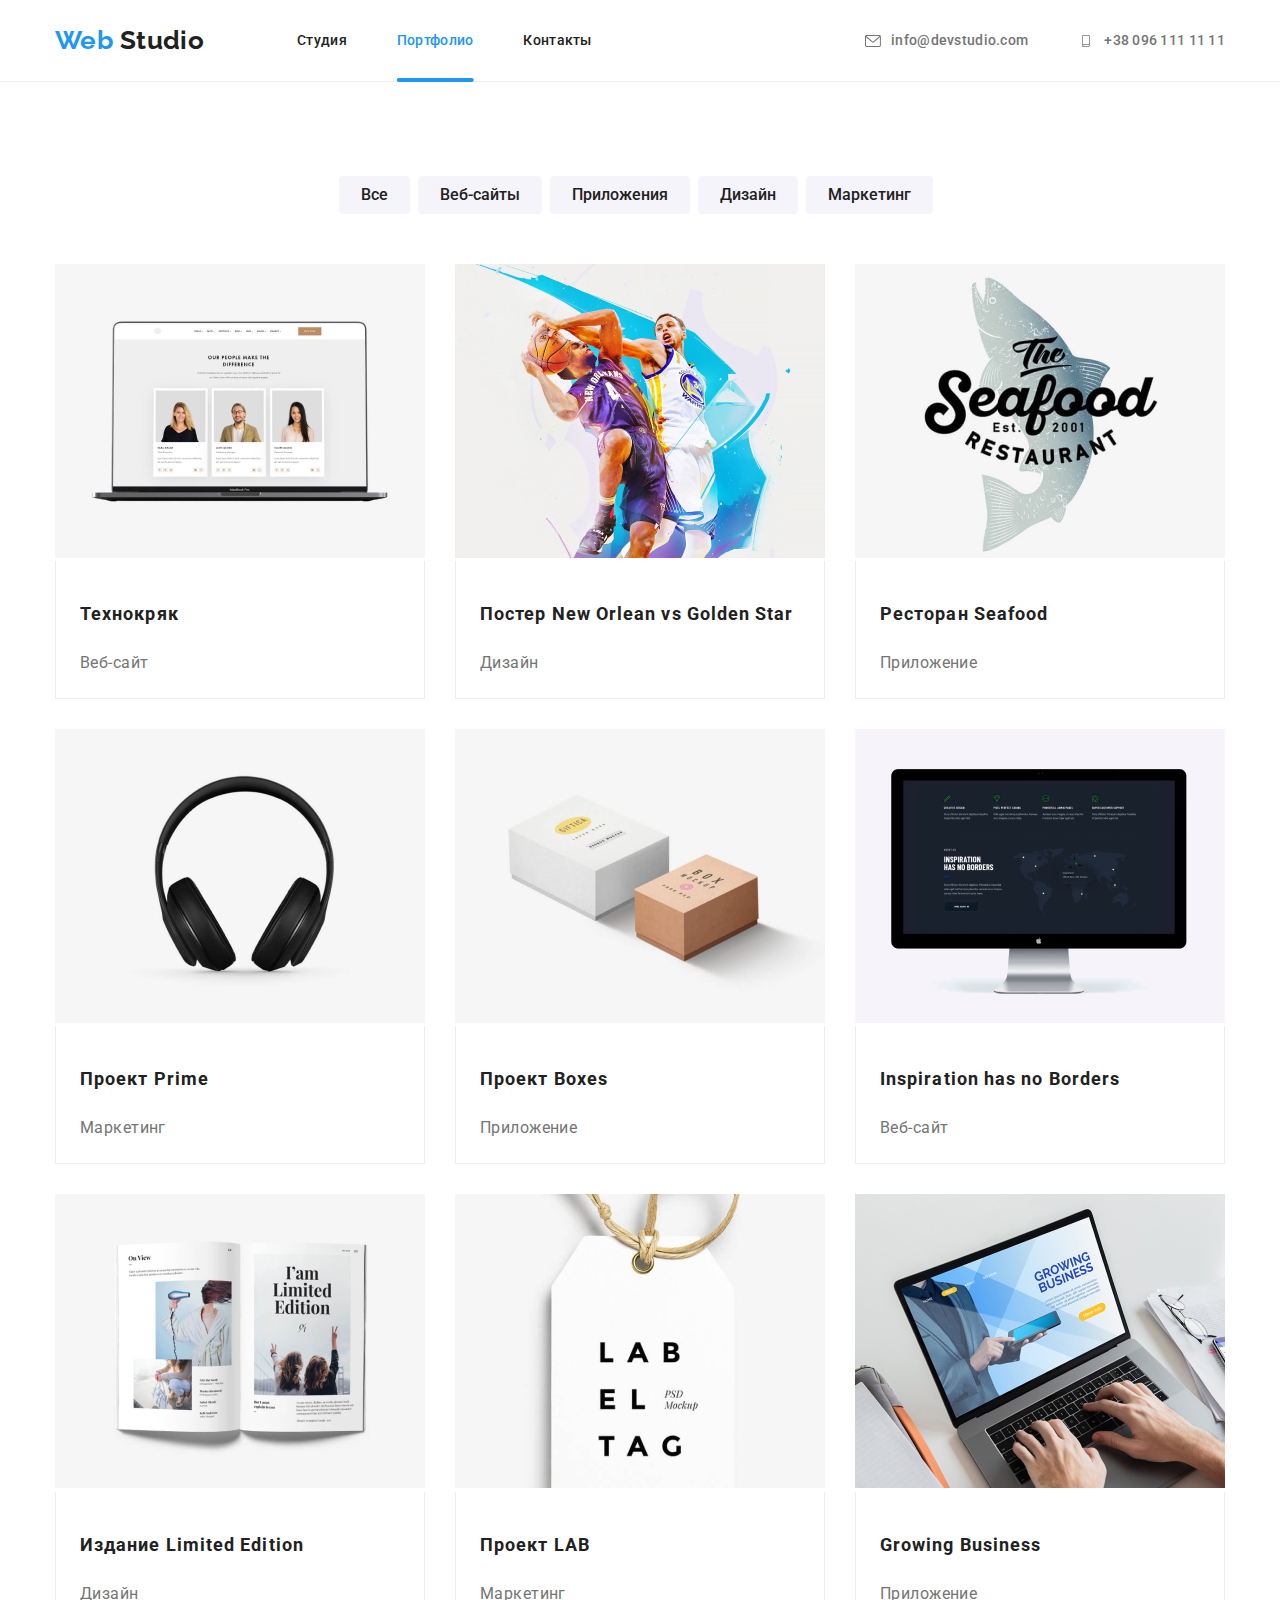
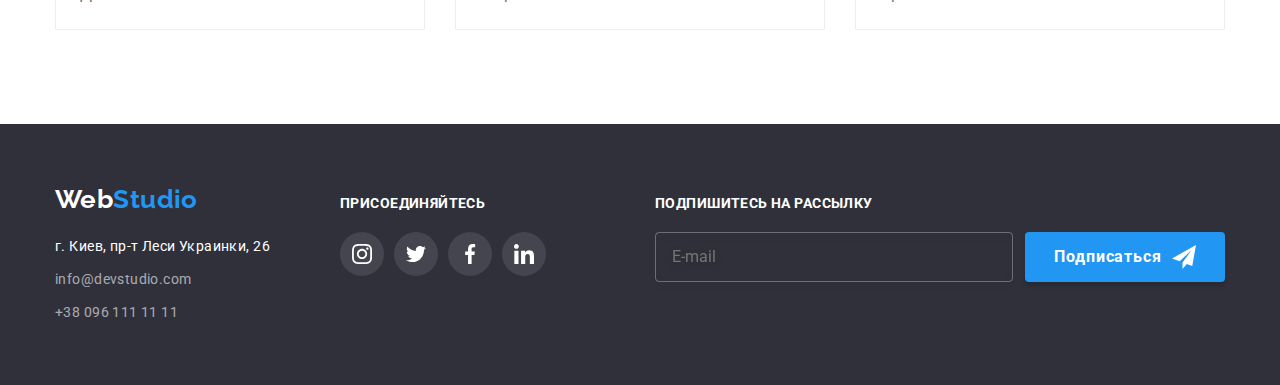
==== commit 84593bd3: "finish Sass" ====
--- a/portfolio.html
+++ b/portfolio.html
@@ -7,13 +7,13 @@
     <title>Portfolio page</title>
     <link rel="stylesheet" href="https://cdnjs.cloudflare.com/ajax/libs/modern-normalize/1.1.0/modern-normalize.min.css" />
     <link href="https://fonts.googleapis.com/css2?family=Raleway:wght@700&family=Roboto:wght@400;500;700;900&display=swap" rel="stylesheet" />
-    <link rel="stylesheet" href="./css/styles.css" />
+    <link rel="stylesheet" href="./css/main.min.css" />
   </head>
 
   <body>
     <!--Header-->
     <header class="page-header">
-      <div class="conteiner flex-conteiner">
+      <div class="header-conteiner">
         <!--Navifation panel-->
         <nav class="navigation-panel">
           <!--Logo-->
--- a/css/main.min.css
+++ b/css/main.min.css
@@ -0,0 +1,2 @@
+.footer-contacts__address,.feature-list__description,.member-list__position{margin-top:0;margin-bottom:0;-webkit-margin-before:0;margin-block-start:0;-webkit-margin-after:0;margin-block-end:0}.navigation-list,.contact-list,.footer-contacts,.feature-list,.work-examples,.member-list,.media-list,.clients-list,.filter-list,.project-list{list-style-type:none;margin:0;padding:0}.visually-hidden{position:absolute;width:1px;height:1px;margin:-1px;border:0;padding:0;white-space:nowrap;-webkit-clip-path:inset(100%);clip-path:inset(100%);clip:rect(0 0 0 0);overflow:hidden}.conteiner,.header-conteiner,.features-conteiner{width:1200px;padding-left:15px;padding-right:15px;margin:0 auto}.section,.our-team{padding-top:94px;padding-bottom:94px}.header-conteiner,.navigation-panel,.navigation-list,.contact-list,.media-list,.filter-list,.project-list{display:-webkit-box;display:-ms-flexbox;display:flex;-webkit-box-align:center;-ms-flex-align:center;align-items:center}body{font-family:"Roboto", sans-serif;background-color:#fff;color:#757575;font-size:14px;letter-spacing:0.03em}.page-header{border-bottom:1px solid #ececec}.navigation-list{height:auto}.navigation-list__item{position:relative;height:100%}.navigation-list__item:not(:last-child){margin-right:50px}.navigation-list__link{display:inline-block;font-weight:500;line-height:1.14;letter-spacing:0.02em;color:#212121;text-decoration:none;padding-top:auto;padding-bottom:auto;padding:32px 0px;-webkit-transition-property:color;transition-property:color;-webkit-transition-duration:250ms;transition-duration:250ms;-webkit-transition-timing-function:cubic-bezier(0.4, 0, 0.2, 1);transition-timing-function:cubic-bezier(0.4, 0, 0.2, 1)}.navigation-list__link:hover,.navigation-list__link:focus,.navigation-list__link--active{color:#2196f3}.navigation-list__link--active::after{position:absolute;bottom:-1px;left:50%;display:block;content:"";width:100%;height:4px;background-color:#2196f3;border-radius:2px;-webkit-transform:translate(-50%);transform:translate(-50%)}.page-footer{background-color:#2f303a;padding-top:60px;padding-bottom:60px}.page-footer__conteiner{display:-webkit-box;display:-ms-flexbox;display:flex;-webkit-box-align:baseline;-ms-flex-align:baseline;align-items:baseline}.media-subscribtion__text{display:block;font-weight:700;line-height:1.14;text-transform:uppercase;color:#fff;margin-bottom:20px}.subscription{margin-left:auto}.subscription-form__text{display:block;font-weight:700;line-height:1.14;text-transform:uppercase;color:#fff;margin-bottom:20px}.subscription-form__item{display:-webkit-box;display:-ms-flexbox;display:flex;-webkit-box-pack:center;-ms-flex-pack:center;justify-content:center;-webkit-box-align:center;-ms-flex-align:center;align-items:center;-webkit-box-orient:horizontal;-webkit-box-direction:normal;-ms-flex-direction:row;flex-direction:row}.subscription-form__field{height:50px;width:358px;padding-left:16px;margin-right:12px;border:1px solid rgba(255,255,255,0.3);-webkit-filter:drop-shadow(0px 4px 4px rgba(0,0,0,0.15));filter:drop-shadow(0px 4px 4px rgba(0,0,0,0.15));border-radius:4px;background-color:transparent;font-size:16px;line-height:1.25;color:rgba(255,255,255,0.6)}.submit-button__icon{margin-left:10px}.logo{display:inline-block;text-decoration:none;font-family:"Raleway";font-weight:700;font-size:26px;line-height:1.2;margin-right:93px;padding:25px 0;color:#2196f3}.logo__end{color:#212121}.logo__end--white{color:#fff}.footer__logo{margin-right:0;padding:0;margin-bottom:20px}.logo__end--white{color:#fff}.contact-list{margin-left:auto}.contact-list__icon{fill:currentColor;display:inline-block;stroke-width:0;stroke:currentColor;margin-right:10px}.contact-list__item:not(:last-child){margin-right:50px}.contact-list__link{display:-webkit-box;display:-ms-flexbox;display:flex;-webkit-box-align:center;-ms-flex-align:center;align-items:center;text-decoration:none;color:#757575;font-weight:500;line-height:1.14;letter-spacing:0.02em;padding:25px 0;-webkit-transition-property:color;transition-property:color;-webkit-transition-duration:250ms;transition-duration:250ms;-webkit-transition-timing-function:cubic-bezier(0.4, 0, 0.2, 1);transition-timing-function:cubic-bezier(0.4, 0, 0.2, 1)}.contact-list__link:hover,.contact-list__link:focus{color:#2196f3}.footer-contacts{font-style:normal;font-size:14px;line-height:1.71;margin-right:70px}.footer-contacts__item:not(:last-child){margin-bottom:9px}.footer-contacts__link{text-decoration:none;color:rgba(255,255,255,0.6);-webkit-transition-property:color;transition-property:color;-webkit-transition-duration:250ms;transition-duration:250ms;-webkit-transition-timing-function:cubic-bezier(0.4, 0, 0.2, 1);transition-timing-function:cubic-bezier(0.4, 0, 0.2, 1)}.footer-contacts__link:hover,.footer-contacts__link:focus{color:#2196f3}.footer-contacts__address{color:#fff}.hero-section{background:#2f303a;padding:200px 0px;background-image:-webkit-gradient(linear, right top, left top, from(rgba(47,48,58,0.4)), to(rgba(47,48,58,0.4))),url(../images/hero-bg-img.jpg);background-image:linear-gradient(to left, rgba(47,48,58,0.4), rgba(47,48,58,0.4)),url(../images/hero-bg-img.jpg);background-size:cover;background-repeat:no-repeat;background-position:center;max-width:1600px;margin-left:auto;margin-right:auto;height:600px}.hero-section__title{width:696px;font-weight:900;font-size:44px;line-height:1.36;text-align:center;letter-spacing:0.06em;text-transform:uppercase;color:#fff;margin-bottom:30px;margin-right:auto;margin-left:auto}.hero-section__button{font-weight:700;font-size:16px;line-height:1.88;display:-webkit-box;display:-ms-flexbox;display:flex;-webkit-box-align:center;-ms-flex-align:center;align-items:center;text-align:center;letter-spacing:0.06em;color:#fff;background-color:#2196f3;cursor:pointer;margin:0 auto;padding:10px 32px;border:transparent;border-radius:4px;-webkit-box-shadow:0px 4px 4px rgba(0,0,0,0.15);box-shadow:0px 4px 4px rgba(0,0,0,0.15);-webkit-transition-property:background-color;transition-property:background-color;-webkit-transition-duration:250ms;transition-duration:250ms;-webkit-transition-timing-function:cubic-bezier(0.4, 0, 0.2, 1);transition-timing-function:cubic-bezier(0.4, 0, 0.2, 1)}.hero-section__button:hover,.hero-section__button:focus{background-color:#188ce8}.backload{z-index:1;position:fixed;top:0;left:0;width:100%;height:100%;background-color:rgba(0,0,0,0.2);opacity:1;visibility:visible;pointer-events:all;-webkit-transition:opacity 250ms cubic-bezier(0.4, 0, 0.2, 1),visibility 250ms cubic-bezier(0.4, 0, 0.2, 1),pointer-events 250ms cubic-bezier(0.4, 0, 0.2, 1);transition:opacity 250ms cubic-bezier(0.4, 0, 0.2, 1),visibility 250ms cubic-bezier(0.4, 0, 0.2, 1),pointer-events 250ms cubic-bezier(0.4, 0, 0.2, 1)}.backload.is-hidden{opacity:0;visibility:hidden;pointer-events:none}.modal-window{width:528px;padding:40px;position:absolute;top:50%;left:50%;-webkit-transform:translate(-50%, -50%);transform:translate(-50%, -50%);background-color:#fff;-webkit-box-shadow:0px 1px 3px rgba(0,0,0,0.12),0px 1px 1px rgba(0,0,0,0.14),0px 2px 1px rgba(0,0,0,0.2);box-shadow:0px 1px 3px rgba(0,0,0,0.12),0px 1px 1px rgba(0,0,0,0.14),0px 2px 1px rgba(0,0,0,0.2);border-radius:4px}.close-button{position:absolute;top:8px;right:8px;width:30px;height:30px;border:1px solid rgba(0,0,0,0.1);-webkit-box-sizing:border-box;box-sizing:border-box;background-color:inherit;border-radius:50%}.close-button__icon{fill:#000;-webkit-transition:fill 250ms cubic-bezier(0.4, 0, 0.2, 1);transition:fill 250ms cubic-bezier(0.4, 0, 0.2, 1)}.close-button__icon:hover,.close-button__icon:focus{fill:#2196f3}.modal-window__message{font-weight:700;font-size:20px;line-height:1.15;text-align:center;color:#212121;margin-bottom:30px}.request-form{display:-webkit-box;display:-ms-flexbox;display:flex;-webkit-box-orient:vertical;-webkit-box-direction:normal;-ms-flex-direction:column;flex-direction:column;height:100%}.input-item{position:relative;margin-bottom:28px}.input-item__title{display:block;position:absolute;bottom:100%;-webkit-transform:translateY(-4px);transform:translateY(-4px)}.input-item__field{display:block;width:100%;height:40px;border:1px solid rgba(33,33,33,0.2);border-radius:4px;padding-left:45px;-webkit-transition:border-color 250ms cubic-bezier(0.4, 0, 0.2, 1);transition:border-color 250ms cubic-bezier(0.4, 0, 0.2, 1)}.input-item__field:focus{border-color:#2196f3;outline:none}.input-item__icon{display:block;position:absolute;top:50%;left:15px;-webkit-transform:translateY(-50%);transform:translateY(-50%);fill:#212121;-webkit-transition:fill 250ms cubic-bezier(0.4, 0, 0.2, 1);transition:fill 250ms cubic-bezier(0.4, 0, 0.2, 1)}.input-item__field:focus+.input-item__icon{fill:#2196f3}.input-item--closer{margin-bottom:20px}.input-item__field--higher{padding:12px 16px;height:120px;resize:none}.agreement{position:relative;display:-webkit-box;display:-ms-flexbox;display:flex;-webkit-box-align:center;-ms-flex-align:center;align-items:center;-webkit-box-pack:center;-ms-flex-pack:center;justify-content:center;margin-bottom:30px}.agreement__check-icon{position:absolute;width:1px;height:1px;margin:-1px;border:0;padding:0;white-space:nowrap;-webkit-clip-path:inset(100%);clip-path:inset(100%);clip:rect(0 0 0 0);overflow:hidden}.agreement__checked-icon{position:absolute;top:50%;left:13px;-webkit-transform:translateY(-50%);transform:translateY(-50%);pointer-events:none;fill:#2196f3}.agreement__check-icon:not(:checked)+.agreement__checked-icon{position:absolute;width:1px;height:1px;margin:-1px;border:0;padding:0;white-space:nowrap;-webkit-clip-path:inset(100%);clip-path:inset(100%);clip:rect(0 0 0 0);overflow:hidden}.agreement__nonchecked-icon{position:absolute;top:50%;left:13px;-webkit-transform:translateY(-50%);transform:translateY(-50%);pointer-events:none;fill:#212121}.agreement__check-icon:checked ~ .agreement__nonchecked-icon{position:absolute;width:1px;height:1px;margin:-1px;border:0;padding:0;white-space:nowrap;-webkit-clip-path:inset(100%);clip-path:inset(100%);clip:rect(0 0 0 0);overflow:hidden}.agreement__text{width:100%;padding-left:36px}.agreement__link{font-style:normal;color:#2196f3}.submit-button{padding:0;border:0;-ms-flex-item-align:center;align-self:center;height:50px;width:200px;font-weight:700;font-size:16px;line-height:1.88;display:-webkit-box;display:-ms-flexbox;display:flex;-webkit-box-align:center;-ms-flex-align:center;align-items:center;-webkit-box-pack:center;-ms-flex-pack:center;justify-content:center;letter-spacing:0.06em;color:#fff;-webkit-box-shadow:0px 4px 4px rgba(0,0,0,0.15);box-shadow:0px 4px 4px rgba(0,0,0,0.15);border-radius:4px;background-color:#2196f3;-webkit-transition:background-color 250ms cubic-bezier(0.4, 0, 0.2, 1);transition:background-color 250ms cubic-bezier(0.4, 0, 0.2, 1)}.submit-button:hover,.submit-button:focus{background-color:#188ce8}.features{padding-top:94px}.feature-list{display:-webkit-box;display:-ms-flexbox;display:flex}.feature-list__card{-ms-flex-preferred-size:calc((100%-90px) / 4);flex-basis:calc((100%-90px) / 4)}.feature-list__card:not(:last-child){margin-right:30px}.feature-list__pic{width:auto;height:120px;background-color:#f5f4fa;border-radius:4px;display:-webkit-box;display:-ms-flexbox;display:flex;-webkit-box-align:center;-ms-flex-align:center;align-items:center;-webkit-box-pack:center;-ms-flex-pack:center;justify-content:center;margin-bottom:30px}.feature-list__title{font-size:14px;font-weight:700;line-height:1.14;text-transform:uppercase;color:#212121;margin-bottom:10px}.feature-list__description{line-height:1.71;margin-bottom:0}.section-heading{font-weight:700;font-size:36px;line-height:1.17;text-align:center;color:#212121;margin-bottom:50px}.work-examples{display:-webkit-box;display:-ms-flexbox;display:flex}.work-examples__card{position:relative}.work-examples__card:not(:last-child){margin-right:30px}.work-examples__photo{display:block;max-width:100%;height:auto;-ms-flex-preferred-size:calc((100% - 90px) / 3);flex-basis:calc((100% - 90px) / 3)}.work-examples__text{position:absolute;left:0;bottom:0;width:100%;height:70px;display:-webkit-box;display:-ms-flexbox;display:flex;-webkit-box-align:center;-ms-flex-align:center;align-items:center;-webkit-box-pack:center;-ms-flex-pack:center;justify-content:center;background-color:rgba(47,48,58,0.8);font-weight:700;line-height:1.14;text-transform:uppercase;color:#fff}.our-team{background-color:#f5f4fa}.member-list{display:-webkit-box;display:-ms-flexbox;display:flex}.member-list__card{background-color:#fff;display:block;max-width:100%;height:auto;-ms-flex-preferred-size:calc((100% - 120px) / 4);flex-basis:calc((100% - 120px) / 4);-webkit-box-shadow:0px 1px 3px rgba(0,0,0,0.12),0px 1px 1px rgba(0,0,0,0.14),0px 2px 1px rgba(0,0,0,0.2);box-shadow:0px 1px 3px rgba(0,0,0,0.12),0px 1px 1px rgba(0,0,0,0.14),0px 2px 1px rgba(0,0,0,0.2);border-radius:0px 0px 4px 4px}.member-list__card:not(:last-child){margin-right:30px}.member-list__description{padding:30px 0}.member-list__name{font-weight:500;font-size:16px;line-height:1.2;text-align:center;color:#212121;margin-bottom:10px}.member-list__position{font-family:"Roboto";font-size:16px;line-height:1.2;text-align:center;margin-bottom:16px}.media-list{-webkit-box-pack:center;-ms-flex-pack:center;justify-content:center}.media-list__item:not(:last-child){margin-right:10px}.media-list__link{display:-webkit-box;display:-ms-flexbox;display:flex;-webkit-box-align:center;-ms-flex-align:center;align-items:center;-webkit-box-pack:center;-ms-flex-pack:center;justify-content:center;width:44px;height:44px;border-radius:50%;-webkit-transition-property:background-color;transition-property:background-color;-webkit-transition-duration:250ms;transition-duration:250ms;-webkit-transition-timing-function:cubic-bezier(0.4, 0, 0.2, 1);transition-timing-function:cubic-bezier(0.4, 0, 0.2, 1)}.media-list__link:hover,.media-list__link:focus{background-color:#2196f3}.media-list__icon{height:20px;width:20px;fill:#afb1b8;-webkit-transition-property:fill;transition-property:fill;-webkit-transition-duration:250ms;transition-duration:250ms;-webkit-transition-timing-function:cubic-bezier(0.4, 0, 0.2, 1);transition-timing-function:cubic-bezier(0.4, 0, 0.2, 1)}.media-list__link:hover .media-list__icon,.media-list__link:focus .media-list__icon{fill:#fff}.media-list__link--dark{background-color:rgba(255,255,255,0.1);-webkit-transition-property:background-color;transition-property:background-color;-webkit-transition-duration:250ms;transition-duration:250ms;-webkit-transition-timing-function:cubic-bezier(0.4, 0, 0.2, 1);transition-timing-function:cubic-bezier(0.4, 0, 0.2, 1)}.media-list__link--dark:hover,.media-list__link--dark:focus{background-color:#2196f3}.media-list__icon--white{fill:#fff}.clients-list{display:-webkit-box;display:-ms-flexbox;display:flex}.clients-list__item{-ms-flex-preferred-size:calc((100%-150px) / 6);flex-basis:calc((100%-150px) / 6)}.clients-list__item:not(:last-child){margin-right:30px}.clients-list__link{display:-webkit-box;display:-ms-flexbox;display:flex;height:92px;-webkit-box-align:center;-ms-flex-align:center;align-items:center;-webkit-box-pack:center;-ms-flex-pack:center;justify-content:center;border:1px solid #afb1b8;border-radius:4px;-webkit-transition-property:border-color;transition-property:border-color;-webkit-transition-duration:250ms;transition-duration:250ms;-webkit-transition-timing-function:cubic-bezier(0.4, 0, 0.2, 1);transition-timing-function:cubic-bezier(0.4, 0, 0.2, 1)}.clients-list__link:hover,.clients-list__link:focus{border-color:#2196f3}.clients-list__icon{fill:#afb1b8;-webkit-transition-property:fill;transition-property:fill;-webkit-transition-duration:250ms;transition-duration:250ms;-webkit-transition-timing-function:cubic-bezier(0.4, 0, 0.2, 1);transition-timing-function:cubic-bezier(0.4, 0, 0.2, 1)}.clients-list__link:hover .clients-list__icon,.clients-list__link:focus .clients-list__icon{fill:#2196f3}.filter-list{-webkit-box-pack:center;-ms-flex-pack:center;justify-content:center;margin-bottom:50px}.filter-list__button{cursor:pointer;color:#212121;background-color:#f5f4fa;border-radius:4px;border-width:0px;font-weight:500;font-size:16px;line-height:1.63;text-align:center;padding:6px 22px;margin-right:8px;-webkit-box-shadow:none;box-shadow:none;-webkit-transition-property:color, background-color, -webkit-box-shadow;transition-property:color, background-color, -webkit-box-shadow;transition-property:color, background-color, box-shadow;transition-property:color, background-color, box-shadow, -webkit-box-shadow;-webkit-transition-duration:250ms;transition-duration:250ms;-webkit-transition-timing-function:cubic-bezier(0.4, 0, 0.2, 1);transition-timing-function:cubic-bezier(0.4, 0, 0.2, 1)}.filter-list__button:hover,.filter-list__button:focus,.filter-list__button:active{color:#fff;background:#2196f3;-webkit-box-shadow:0px 3px 1px rgba(0,0,0,0.1),0px 1px 2px rgba(0,0,0,0.08),0px 2px 2px rgba(0,0,0,0.12);box-shadow:0px 3px 1px rgba(0,0,0,0.1),0px 1px 2px rgba(0,0,0,0.08),0px 2px 2px rgba(0,0,0,0.12)}.project-list{-ms-flex-wrap:wrap;flex-wrap:wrap;margin-top:-30px;margin-left:-30px}.project-list__item{-ms-flex-preferred-size:calc((100% - 90px) / 3);flex-basis:calc((100% - 90px) / 3);margin-top:30px;margin-left:30px}.project-card{display:block;text-decoration:none;-webkit-box-shadow:none;box-shadow:none;-webkit-transition-property:-webkit-box-shadow;transition-property:-webkit-box-shadow;transition-property:box-shadow;transition-property:box-shadow, -webkit-box-shadow;-webkit-transition-duration:250ms;transition-duration:250ms;-webkit-transition-timing-function:cubic-bezier(0.4, 0, 0.2, 1);transition-timing-function:cubic-bezier(0.4, 0, 0.2, 1)}.project-card:hover,.project-card:focus{-webkit-box-shadow:0px 1px 1px rgba(0,0,0,0.12),0px 4px 4px rgba(0,0,0,0.06),1px 4px 6px rgba(0,0,0,0.16);box-shadow:0px 1px 1px rgba(0,0,0,0.12),0px 4px 4px rgba(0,0,0,0.06),1px 4px 6px rgba(0,0,0,0.16)}.project-card__img-box{position:relative;overflow:hidden}.project-card__details{padding-left:24px;padding-right:24px;display:-webkit-box;display:-ms-flexbox;display:flex;-webkit-box-align:center;-ms-flex-align:center;align-items:center;-webkit-box-pack:center;-ms-flex-pack:center;justify-content:center;width:100%;height:100%;position:absolute;top:0;left:0;margin-bottom:0;background-color:rgba(33,150,243,0.9);color:#fff;font-size:18px;line-height:1.56;-webkit-transform:translateY(100%);transform:translateY(100%);-webkit-transition:-webkit-transform 250ms cubic-bezier(0.4, 0, 0.2, 1);transition:-webkit-transform 250ms cubic-bezier(0.4, 0, 0.2, 1);transition:transform 250ms cubic-bezier(0.4, 0, 0.2, 1);transition:transform 250ms cubic-bezier(0.4, 0, 0.2, 1), -webkit-transform 250ms cubic-bezier(0.4, 0, 0.2, 1)}.project-card:hover .project-card__details{-webkit-transform:translateY(0);transform:translateY(0)}.project-card__description{border-left:1px solid #eee;border-right:1px solid #eee;border-bottom:1px solid #eee;padding:20px 24px}.project-card__name{font-weight:700;font-size:18px;line-height:2;letter-spacing:0.06em;color:#212121;margin-bottom:4px}.project-card__type{font-size:16px;line-height:1.88;color:#757575;margin-bottom:0}
+/*# sourceMappingURL=main.min.css.map */